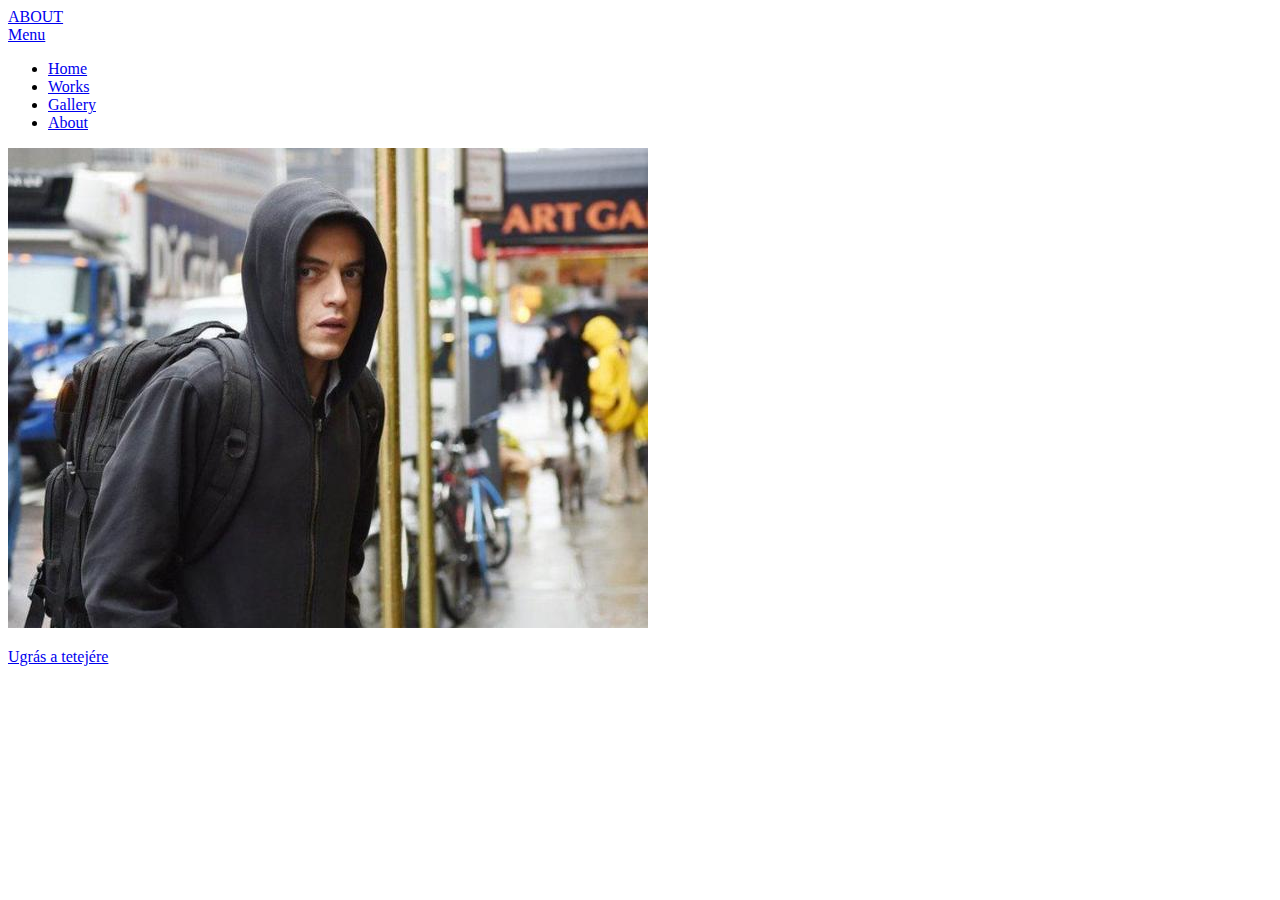
==== about.html @ bd910797 "Feat: new pages have been added." ====
<!DOCTYPE html>
<html lang="en">
<head>
    <meta charset="UTF-8">
    <meta name="viewport" content="width=device-width, initial-scale=1.0">
    <title>About</title>
    <link rel="stylesheet" href="/assets/css/main.css">
</head>
<body>
    <header id="header">
        <a href="/index.html">
            ABOUT
        </a>
        <nav>
            <a href="#menu">Menu</a>
        </nav>
    </header>

    <nav id="menu">
        <ul class="links">
            <li>
                <a href="/index.html">Home</a>
            </li>
            <li>
                <a href="/works.html">Works</a>
            </li>
            <li>
                <a href="/gallery.html">Gallery</a>
            </li>
            <li>
                <a href="/about.html">About</a>
            </li>
            
        </ul>

    </nav>
    <main>
        <section>
            <img src="images\About.jpg" alt="">
        </section>
    </main>
    <footer>
        <section>
            <p><a href="#">Ugrás a tetejére</a></p>         
            
        </section>
    </footer>
    
</body>
</html>
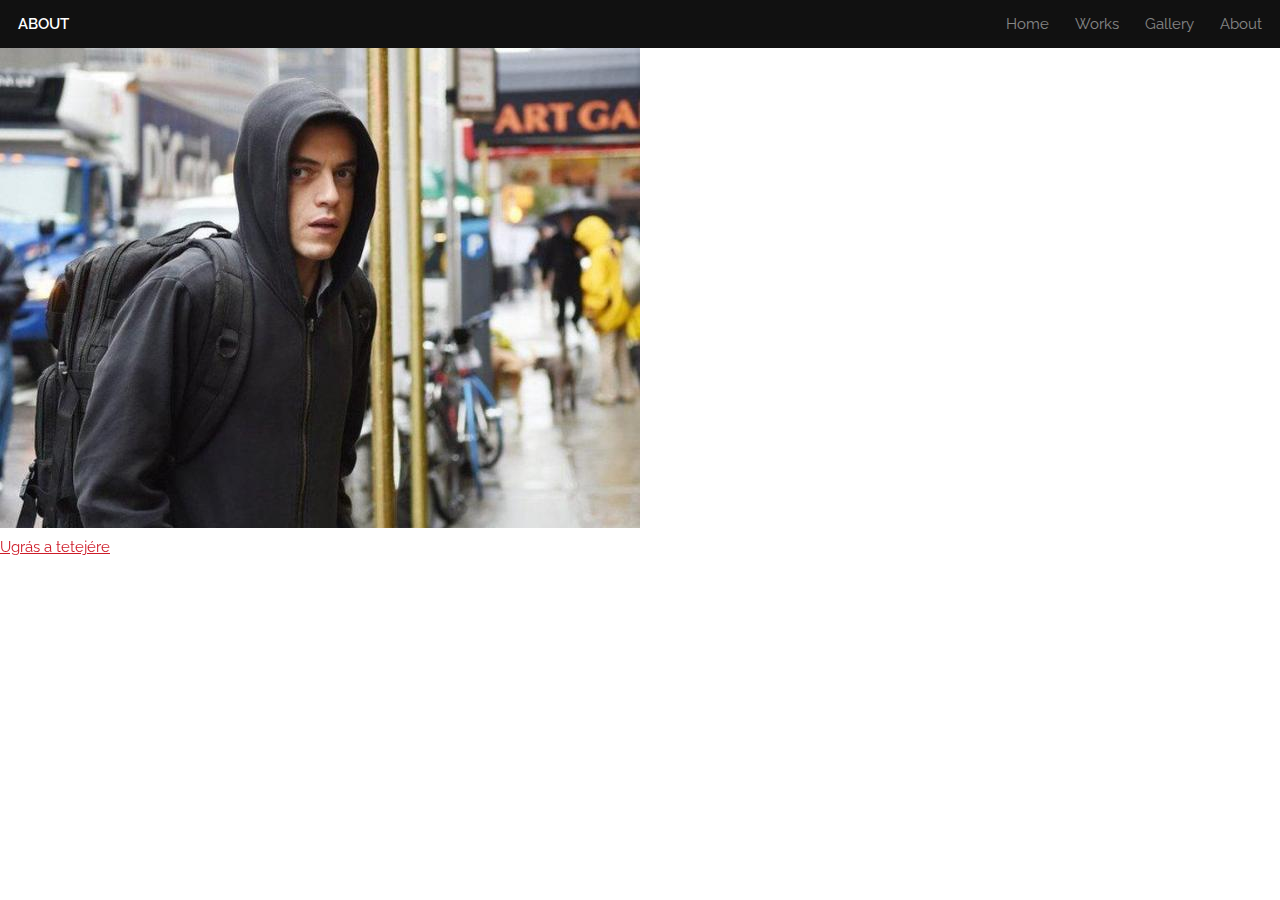
==== commit 5a147689: "modified pages" ====
--- a/about.html
+++ b/about.html
@@ -6,37 +6,23 @@
     <title>About</title>
     <link rel="stylesheet" href="/assets/css/main.css">
 </head>
-<body>
+<body class="is-preload">
     <header id="header">
-        <a href="/index.html">
+        <a class="logo" href="/about.html">
             ABOUT
         </a>
         <nav>
-            <a href="#menu">Menu</a>
+            <a href="/index.html">Home</a>
+            <a href="/works.html">Works</a>
+            <a href="/gallery.html">Gallery</a>
+            <a href="/about.html">About</a>
         </nav>
+
     </header>
 
-    <nav id="menu">
-        <ul class="links">
-            <li>
-                <a href="/index.html">Home</a>
-            </li>
-            <li>
-                <a href="/works.html">Works</a>
-            </li>
-            <li>
-                <a href="/gallery.html">Gallery</a>
-            </li>
-            <li>
-                <a href="/about.html">About</a>
-            </li>
-            
-        </ul>
-
-    </nav>
     <main>
         <section>
-            <img src="images\About.jpg" alt="">
+            <img src="images/About.jpg" alt="">
         </section>
     </main>
     <footer>
--- a/assets/css/main.css
+++ b/assets/css/main.css
@@ -0,0 +1,2836 @@
+@import url(font-awesome.min.css);
+@import url("https://fonts.googleapis.com/css?family=Raleway:200,300,400,500,600");
+/*
+	Industrious by TEMPLATED
+	templated.co @templatedco
+	Released for free under the Creative Commons Attribution 3.0 license (templated.co/license)
+*/
+/* Basic */
+@-ms-viewport {
+  width: device-width; }
+body {
+  -ms-overflow-style: scrollbar; }
+
+@media screen and (max-width: 480px) {
+  html, body {
+    min-width: 320px; } }
+html {
+  box-sizing: border-box; }
+
+*, *:before, *:after {
+  box-sizing: inherit; }
+
+body {
+  background: #ffffff; }
+  body.is-preload *, body.is-preload *:before, body.is-preload *:after {
+    -moz-animation: none !important;
+    -webkit-animation: none !important;
+    -ms-animation: none !important;
+    animation: none !important;
+    -moz-transition: none !important;
+    -webkit-transition: none !important;
+    -ms-transition: none !important;
+    transition: none !important; }
+
+html, body, div, span, applet, object,
+iframe, h1, h2, h3, h4, h5, h6, p, blockquote,
+pre, a, abbr, acronym, address, big, cite,
+code, del, dfn, em, img, ins, kbd, q, s, samp,
+small, strike, strong, sub, sup, tt, var, b,
+u, i, center, dl, dt, dd, ol, ul, li, fieldset,
+form, label, legend, table, caption, tbody,
+tfoot, thead, tr, th, td, article, aside,
+canvas, details, embed, figure, figcaption,
+footer, header, hgroup, menu, nav, output, ruby,
+section, summary, time, mark, audio, video {
+  margin: 0;
+  padding: 0;
+  border: 0;
+  font-size: 100%;
+  font: inherit;
+  vertical-align: baseline; }
+
+article, aside, details, figcaption, figure,
+footer, header, hgroup, menu, nav, section {
+  display: block; }
+
+body {
+  line-height: 1; }
+
+ol, ul {
+  list-style: none; }
+
+blockquote, q {
+  quotes: none; }
+  blockquote:before, blockquote:after, q:before, q:after {
+    content: '';
+    content: none; }
+
+table {
+  border-collapse: collapse;
+  border-spacing: 0; }
+
+body {
+  -webkit-text-size-adjust: none; }
+
+mark {
+  background-color: transparent;
+  color: inherit; }
+
+input::-moz-focus-inner {
+  border: 0;
+  padding: 0; }
+
+input, select, textarea {
+  -moz-appearance: none;
+  -webkit-appearance: none;
+  -ms-appearance: none;
+  appearance: none; }
+
+/* Typography */
+html {
+  font-size: 13pt; }
+  @media screen and (max-width: 1680px) {
+    html {
+      font-size: 11pt; } }
+  @media screen and (max-width: 980px) {
+    html {
+      font-size: 12pt; } }
+  @media screen and (max-width: 480px) {
+    html {
+      font-size: 11pt; } }
+
+body {
+  background-color: #ffffff;
+  color: #444444; }
+
+body, input, select, textarea {
+  font-family: "Raleway", Arial, Helvetica, sans-serif;
+  font-weight: 400;
+  font-size: 1rem;
+  line-height: 1.65; }
+
+a {
+  -moz-transition: color 0.2s ease-in-out;
+  -webkit-transition: color 0.2s ease-in-out;
+  -ms-transition: color 0.2s ease-in-out;
+  transition: color 0.2s ease-in-out;
+  text-decoration: underline; }
+  a:hover {
+    text-decoration: none; }
+
+strong, b {
+  font-weight: 600; }
+
+em, i {
+  font-style: italic; }
+
+p {
+  margin: 0 0 2rem 0; }
+
+header.special {
+  text-align: center;
+  margin-bottom: 4rem; }
+  header.special p {
+    max-width: 75%;
+    margin-left: auto;
+    margin-right: auto; }
+
+h1, h2, h3, h4, h5, h6 {
+  font-weight: 300;
+  line-height: 1.5;
+  text-transform: uppercase;
+  margin: 0 0 1.5rem 0; }
+  h1 a, h2 a, h3 a, h4 a, h5 a, h6 a {
+    color: inherit;
+    text-decoration: none; }
+
+h1 {
+  font-size: 3rem;
+  line-height: 1.2; }
+
+h2 {
+  font-size: 2.25rem;
+  line-height: 1.3; }
+
+h3 {
+  font-size: 1.25rem; }
+
+h4 {
+  font-size: 1rem; }
+
+h5 {
+  font-size: 0.9rem; }
+
+h6 {
+  font-size: 0.7rem; }
+
+@media screen and (max-width: 736px) {
+  h1 {
+    font-size: 2.75rem;
+    line-height: 1.3; }
+
+  h2 {
+    font-size: 1.75rem;
+    line-height: 1.5; }
+
+  h3 {
+    font-size: 1.25rem; } }
+sub {
+  font-size: 0.8rem;
+  position: relative;
+  top: 0.5rem; }
+
+sup {
+  font-size: 0.8rem;
+  position: relative;
+  top: -0.5rem; }
+
+blockquote {
+  border-left: solid 0.5rem;
+  font-style: italic;
+  margin: 0 0 2rem 0;
+  padding: 1rem 0 1rem 2rem; }
+
+code {
+  border-radius: 4px;
+  border: solid 1px;
+  font-family: "Courier New", monospace;
+  font-size: 0.9rem;
+  margin: 0 0.25rem;
+  padding: 0.25rem 0.65rem; }
+
+pre {
+  -webkit-overflow-scrolling: touch;
+  font-family: "Courier New", monospace;
+  font-size: 0.9rem;
+  margin: 0 0 2rem 0; }
+  pre code {
+    display: block;
+    line-height: 1.75;
+    padding: 1rem 1.5rem;
+    overflow-x: auto; }
+
+hr {
+  border: 0;
+  border-bottom: solid 1px;
+  margin: 2rem 0; }
+  hr.major {
+    margin: 4rem 0; }
+
+input, select, textarea {
+  color: #555555; }
+
+a {
+  color: #ce1b28; }
+
+strong, b {
+  color: #555555; }
+
+h1, h2, h3, h4, h5, h6 {
+  color: #555555; }
+
+blockquote {
+  border-left-color: rgba(0, 0, 0, 0.25); }
+
+code {
+  background: rgba(0, 0, 0, 0.075);
+  border-color: rgba(0, 0, 0, 0.25); }
+
+hr {
+  border-bottom-color: rgba(0, 0, 0, 0.25); }
+
+/* Inner */
+.inner {
+  margin: 0 auto;
+  width: 75rem;
+  max-width: calc(100% - 6rem); }
+  @media screen and (max-width: 480px) {
+    .inner {
+      max-width: calc(100% - 3rem); } }
+
+/* Button */
+input[type="submit"],
+input[type="reset"],
+input[type="button"],
+button,
+.button {
+  -moz-appearance: none;
+  -webkit-appearance: none;
+  -ms-appearance: none;
+  appearance: none;
+  -moz-transition: background-color 0.2s ease-in-out, box-shadow 0.2s ease-in-out, color 0.2s ease-in-out;
+  -webkit-transition: background-color 0.2s ease-in-out, box-shadow 0.2s ease-in-out, color 0.2s ease-in-out;
+  -ms-transition: background-color 0.2s ease-in-out, box-shadow 0.2s ease-in-out, color 0.2s ease-in-out;
+  transition: background-color 0.2s ease-in-out, box-shadow 0.2s ease-in-out, color 0.2s ease-in-out;
+  border: 0;
+  border-radius: 4px;
+  cursor: pointer;
+  display: inline-block;
+  font-weight: 600;
+  height: 3.25rem;
+  line-height: 3.25rem;
+  padding: 0 1.75rem;
+  text-align: center;
+  text-decoration: none;
+  white-space: nowrap; }
+  input[type="submit"].small,
+  input[type="reset"].small,
+  input[type="button"].small,
+  button.small,
+  .button.small {
+    font-size: 0.8rem;
+    height: 2.4375rem;
+    line-height: 2.4375rem;
+    padding: 0 1.25rem; }
+  input[type="submit"].large,
+  input[type="reset"].large,
+  input[type="button"].large,
+  button.large,
+  .button.large {
+    font-size: 1.35rem;
+    height: 4.0625rem;
+    line-height: 4.0625rem;
+    padding: 0 2rem; }
+  input[type="submit"].wide,
+  input[type="reset"].wide,
+  input[type="button"].wide,
+  button.wide,
+  .button.wide {
+    min-width: 13rem; }
+  input[type="submit"].icon:before,
+  input[type="reset"].icon:before,
+  input[type="button"].icon:before,
+  button.icon:before,
+  .button.icon:before {
+    margin-right: 0.5rem; }
+  input[type="submit"].fit,
+  input[type="reset"].fit,
+  input[type="button"].fit,
+  button.fit,
+  .button.fit {
+    width: 100%; }
+  input[type="submit"].disabled, input[type="submit"]:disabled,
+  input[type="reset"].disabled,
+  input[type="reset"]:disabled,
+  input[type="button"].disabled,
+  input[type="button"]:disabled,
+  button.disabled,
+  button:disabled,
+  .button.disabled,
+  .button:disabled {
+    pointer-events: none;
+    opacity: 0.25; }
+
+input[type="submit"],
+input[type="reset"],
+input[type="button"],
+button,
+.button {
+  background-color: transparent;
+  box-shadow: inset 0 0 0 1px #555555;
+  color: #555555 !important; }
+  input[type="submit"]:hover,
+  input[type="reset"]:hover,
+  input[type="button"]:hover,
+  button:hover,
+  .button:hover {
+    box-shadow: inset 0 0 0 1px #ce1b28;
+    color: #ce1b28 !important; }
+    input[type="submit"]:hover:active,
+    input[type="reset"]:hover:active,
+    input[type="button"]:hover:active,
+    button:hover:active,
+    .button:hover:active {
+      background-color: rgba(206, 27, 40, 0.25); }
+  input[type="submit"].primary,
+  input[type="reset"].primary,
+  input[type="button"].primary,
+  button.primary,
+  .button.primary {
+    box-shadow: none;
+    background-color: #ce1b28;
+    color: #ffffff !important; }
+    input[type="submit"].primary:hover,
+    input[type="reset"].primary:hover,
+    input[type="button"].primary:hover,
+    button.primary:hover,
+    .button.primary:hover {
+      background-color: #e2212f;
+      box-shadow: none; }
+      input[type="submit"].primary:hover:active,
+      input[type="reset"].primary:hover:active,
+      input[type="button"].primary:hover:active,
+      button.primary:hover:active,
+      .button.primary:hover:active {
+        background-color: #b71824; }
+
+/* Form */
+form {
+  margin: 0 0 2rem 0; }
+
+input[type="text"],
+input[type="password"],
+input[type="email"],
+input[type="tel"],
+input[type="search"],
+input[type="url"],
+select,
+textarea {
+  -moz-appearance: none;
+  -webkit-appearance: none;
+  -ms-appearance: none;
+  appearance: none;
+  border-radius: 4px;
+  border: none;
+  border: solid 1px;
+  color: inherit;
+  display: block;
+  outline: 0;
+  padding: 0 1rem;
+  text-decoration: none;
+  width: 100%; }
+  input[type="text"]:invalid,
+  input[type="password"]:invalid,
+  input[type="email"]:invalid,
+  input[type="tel"]:invalid,
+  input[type="search"]:invalid,
+  input[type="url"]:invalid,
+  select:invalid,
+  textarea:invalid {
+    box-shadow: none; }
+
+label {
+  display: block;
+  font-size: 1rem;
+  font-weight: 600;
+  margin: 0 0 1rem 0; }
+
+input[type="text"],
+input[type="password"],
+input[type="email"],
+input[type="tel"],
+input[type="search"],
+input[type="url"] {
+  height: 3.25rem; }
+
+select {
+  background-size: 1.25rem;
+  background-repeat: no-repeat;
+  background-position: calc(100% - 1rem) center;
+  height: 3.25rem;
+  padding-right: 3.25rem;
+  text-overflow: ellipsis; }
+  select:focus::-ms-value {
+    background-color: transparent; }
+  select::-ms-expand {
+    display: none; }
+
+textarea {
+  padding: 0.75rem 1rem; }
+
+input[type="checkbox"],
+input[type="radio"] {
+  -moz-appearance: none;
+  -webkit-appearance: none;
+  -ms-appearance: none;
+  appearance: none;
+  display: block;
+  float: left;
+  margin-right: -2rem;
+  opacity: 0;
+  width: 1rem;
+  z-index: -1; }
+  input[type="checkbox"] + label,
+  input[type="radio"] + label {
+    text-decoration: none;
+    cursor: pointer;
+    display: inline-block;
+    font-size: 1rem;
+    font-weight: 400;
+    padding-left: 2.825rem;
+    padding-right: 0.875rem;
+    position: relative; }
+    input[type="checkbox"] + label:before,
+    input[type="radio"] + label:before {
+      -moz-osx-font-smoothing: grayscale;
+      -webkit-font-smoothing: antialiased;
+      font-family: FontAwesome;
+      font-style: normal;
+      font-weight: normal;
+      text-transform: none !important; }
+    input[type="checkbox"] + label:before,
+    input[type="radio"] + label:before {
+      border-radius: 4px;
+      border: solid 1px;
+      content: '';
+      display: inline-block;
+      height: 1.95rem;
+      left: 0;
+      line-height: 1.86875rem;
+      position: absolute;
+      text-align: center;
+      top: -0.1625rem;
+      width: 1.95rem; }
+  input[type="checkbox"]:checked + label:before,
+  input[type="radio"]:checked + label:before {
+    content: '\f00c'; }
+
+input[type="checkbox"] + label:before {
+  border-radius: 4px; }
+
+input[type="radio"] + label:before {
+  border-radius: 100%; }
+
+::-webkit-input-placeholder {
+  opacity: 1.0; }
+
+:-moz-placeholder {
+  opacity: 1.0; }
+
+::-moz-placeholder {
+  opacity: 1.0; }
+
+:-ms-input-placeholder {
+  opacity: 1.0; }
+
+label {
+  color: #555555; }
+
+input[type="text"],
+input[type="password"],
+input[type="email"],
+input[type="tel"],
+input[type="search"],
+input[type="url"],
+select,
+textarea {
+  background-color: rgba(0, 0, 0, 0.075);
+  border-color: rgba(0, 0, 0, 0.25); }
+  input[type="text"]:focus,
+  input[type="password"]:focus,
+  input[type="email"]:focus,
+  input[type="tel"]:focus,
+  input[type="search"]:focus,
+  input[type="url"]:focus,
+  select:focus,
+  textarea:focus {
+    border-color: #ce1b28;
+    box-shadow: 0 0 0 1px #ce1b28; }
+
+select {
+  background-image: url("data:image/svg+xml;charset=utf8,%3Csvg xmlns='http://www.w3.org/2000/svg' width='40' height='40' preserveAspectRatio='none' viewBox='0 0 40 40'%3E%3Cpath d='M9.4,12.3l10.4,10.4l10.4-10.4c0.2-0.2,0.5-0.4,0.9-0.4c0.3,0,0.6,0.1,0.9,0.4l3.3,3.3c0.2,0.2,0.4,0.5,0.4,0.9 c0,0.4-0.1,0.6-0.4,0.9L20.7,31.9c-0.2,0.2-0.5,0.4-0.9,0.4c-0.3,0-0.6-0.1-0.9-0.4L4.3,17.3c-0.2-0.2-0.4-0.5-0.4-0.9 c0-0.4,0.1-0.6,0.4-0.9l3.3-3.3c0.2-0.2,0.5-0.4,0.9-0.4S9.1,12.1,9.4,12.3z' fill='rgba(0, 0, 0, 0.25)' /%3E%3C/svg%3E"); }
+  select option {
+    color: #444444;
+    background-color: #ffffff; }
+
+input[type="checkbox"] + label,
+input[type="radio"] + label {
+  color: #444444; }
+  input[type="checkbox"] + label:before,
+  input[type="radio"] + label:before {
+    background: rgba(0, 0, 0, 0.075);
+    border-color: rgba(0, 0, 0, 0.25); }
+input[type="checkbox"]:checked + label:before,
+input[type="radio"]:checked + label:before {
+  background-color: #ce1b28;
+  border-color: #ce1b28;
+  color: #ffffff; }
+input[type="checkbox"]:focus + label:before,
+input[type="radio"]:focus + label:before {
+  border-color: #ce1b28;
+  box-shadow: 0 0 0 1px #ce1b28; }
+
+::-webkit-input-placeholder {
+  color: #bbbbbb !important; }
+
+:-moz-placeholder {
+  color: #bbbbbb !important; }
+
+::-moz-placeholder {
+  color: #bbbbbb !important; }
+
+:-ms-input-placeholder {
+  color: #bbbbbb !important; }
+
+/* List */
+ol {
+  list-style: decimal;
+  margin: 0 0 2rem 0;
+  padding-left: 1.25rem; }
+  ol li {
+    padding-left: 0.25rem; }
+
+ul {
+  list-style: disc;
+  margin: 0 0 2rem 0;
+  padding-left: 1rem; }
+  ul li {
+    padding-left: 0.325rem; }
+  ul.plain {
+    list-style: none;
+    padding-left: 0; }
+    ul.plain li {
+      margin-bottom: 1rem; }
+      ul.plain li .icon {
+        border-radius: 4px;
+        color: #ffffff;
+        display: inline-block;
+        margin-right: 1rem;
+        text-align: center;
+        width: 2rem;
+        height: 2rem;
+        line-height: 2rem;
+        background: rgba(0, 0, 0, 0.5); }
+  ul.alt {
+    list-style: none;
+    padding-left: 0; }
+    ul.alt li {
+      border-top: solid 1px;
+      padding: 0.75rem 0; }
+      ul.alt li:first-child {
+        border-top: 0;
+        padding-top: 0; }
+      ul.alt li:last-child {
+        padding-bottom: 0; }
+
+dl {
+  margin: 0 0 2rem 0; }
+  dl dt {
+    display: block;
+    font-weight: 600;
+    margin: 0 0 1rem 0; }
+  dl dd {
+    margin-left: 1.5rem; }
+
+ul.alt li {
+  border-top-color: rgba(0, 0, 0, 0.25); }
+
+/* Table */
+.table-wrapper {
+  -webkit-overflow-scrolling: touch;
+  overflow-x: auto; }
+
+table {
+  margin: 0 0 2rem 0;
+  width: 100%; }
+  table tbody tr {
+    border: solid 1px;
+    border-left: 0;
+    border-right: 0; }
+  table td {
+    padding: 0.75rem 0.75rem; }
+  table th {
+    font-size: 0.9rem;
+    font-weight: 600;
+    padding: 0 0.75rem 0.75rem 0.75rem;
+    text-align: left; }
+  table thead {
+    border-bottom: solid 2px; }
+  table tfoot {
+    border-top: solid 2px; }
+  table.alt {
+    border-collapse: separate; }
+    table.alt tbody tr td {
+      border: solid 1px;
+      border-left-width: 0;
+      border-top-width: 0; }
+      table.alt tbody tr td:first-child {
+        border-left-width: 1px; }
+    table.alt tbody tr:first-child td {
+      border-top-width: 1px; }
+    table.alt thead {
+      border-bottom: 0; }
+    table.alt tfoot {
+      border-top: 0; }
+
+table tbody tr {
+  border-color: rgba(0, 0, 0, 0.25); }
+  table tbody tr:nth-child(2n + 1) {
+    background-color: rgba(0, 0, 0, 0.075); }
+table th {
+  color: #555555; }
+table thead {
+  border-bottom-color: rgba(0, 0, 0, 0.25); }
+table tfoot {
+  border-top-color: rgba(0, 0, 0, 0.25); }
+table.alt tbody tr td {
+  border-color: rgba(0, 0, 0, 0.25); }
+
+/* Highlights */
+.highlights {
+  width: 100%;
+  margin: 2.5rem 0;
+  display: -moz-flex;
+  display: -webkit-flex;
+  display: -ms-flex;
+  display: flex;
+  -moz-flex-wrap: wrap;
+  -webkit-flex-wrap: wrap;
+  -ms-flex-wrap: wrap;
+  flex-wrap: wrap;
+  -moz-align-items: -moz-stretch;
+  -webkit-align-items: -webkit-stretch;
+  -ms-align-items: -ms-stretch;
+  align-items: stretch; }
+  .highlights > * {
+    -moz-flex-shrink: 1;
+    -webkit-flex-shrink: 1;
+    -ms-flex-shrink: 1;
+    flex-shrink: 1;
+    -moz-flex-grow: 0;
+    -webkit-flex-grow: 0;
+    -ms-flex-grow: 0;
+    flex-grow: 0; }
+  .highlights > * {
+    width: 33.3333333333%; }
+  .highlights > * {
+    padding: 1.5rem;
+    width: calc(33.3333333333% + 1rem); }
+  .highlights > :nth-child(-n + 3) {
+    padding-top: 0; }
+  .highlights > :nth-last-child(-n + 3) {
+    padding-bottom: 0; }
+  .highlights > :nth-child(3n + 1) {
+    padding-left: 0; }
+  .highlights > :nth-child(3n) {
+    padding-right: 0; }
+  .highlights > :nth-child(3n + 1),
+  .highlights > :nth-child(3n) {
+    width: calc(33.3333333333% + -0.5rem); }
+  .highlights .content {
+    border-radius: 4px;
+    height: 100%;
+    padding: 3rem;
+    text-align: center; }
+    .highlights .content .icon {
+      font-size: 5rem; }
+  .highlights > div > :last-child {
+    margin-bottom: 0; }
+  @media screen and (max-width: 980px) {
+    .highlights > * {
+      width: 50%; }
+    .highlights > * {
+      padding: 1rem;
+      width: calc(33.3333333333% + 0.6666666667rem); }
+    .highlights > :nth-child(-n + 3) {
+      padding-top: 1rem; }
+    .highlights > :nth-last-child(-n + 3) {
+      padding-bottom: 1rem; }
+    .highlights > :nth-child(3n + 1) {
+      padding-left: 1rem; }
+    .highlights > :nth-child(3n) {
+      padding-right: 1rem; }
+    .highlights > :nth-child(3n + 1),
+    .highlights > :nth-child(3n) {
+      padding: 1rem;
+      width: calc(50% + 1rem); }
+    .highlights > * {
+      padding: 1rem;
+      width: calc(50% + 1rem); }
+    .highlights > :nth-child(-n + 2) {
+      padding-top: 0; }
+    .highlights > :nth-last-child(-n + 2) {
+      padding-bottom: 0; }
+    .highlights > :nth-child(2n + 1) {
+      padding-left: 0; }
+    .highlights > :nth-child(2n) {
+      padding-right: 0; }
+    .highlights > :nth-child(2n + 1),
+    .highlights > :nth-child(2n) {
+      width: calc(50% + 0rem); }
+    .highlights .content {
+      padding: 2rem; } }
+  @media screen and (max-width: 736px) {
+    .highlights > * {
+      width: 100%; }
+    .highlights > * {
+      padding: 1rem;
+      width: calc(33.3333333333% + 0.6666666667rem); }
+    .highlights > :nth-child(-n + 3) {
+      padding-top: 1rem; }
+    .highlights > :nth-last-child(-n + 3) {
+      padding-bottom: 1rem; }
+    .highlights > :nth-child(3n + 1) {
+      padding-left: 1rem; }
+    .highlights > :nth-child(3n) {
+      padding-right: 1rem; }
+    .highlights > :nth-child(3n + 1),
+    .highlights > :nth-child(3n) {
+      padding: 1rem;
+      width: calc(100% + 2rem); }
+    .highlights > * {
+      padding: 1rem;
+      width: calc(50% + 1rem); }
+    .highlights > :nth-child(-n + 2) {
+      padding-top: 1rem; }
+    .highlights > :nth-last-child(-n + 2) {
+      padding-bottom: 1rem; }
+    .highlights > :nth-child(2n + 1) {
+      padding-left: 1rem; }
+    .highlights > :nth-child(2n) {
+      padding-right: 1rem; }
+    .highlights > :nth-child(2n + 1),
+    .highlights > :nth-child(2n) {
+      padding: 1rem;
+      width: calc(100% + 2rem); }
+    .highlights > * {
+      padding: 1rem;
+      width: calc(100% + 2rem); }
+    .highlights > :nth-child(-n + 1) {
+      padding-top: 0; }
+    .highlights > :nth-last-child(-n + 1) {
+      padding-bottom: 0; }
+    .highlights > :nth-child(1n + 1) {
+      padding-left: 0; }
+    .highlights > :nth-child(1n) {
+      padding-right: 0; }
+    .highlights > :nth-child(1n + 1),
+    .highlights > :nth-child(1n) {
+      width: calc(100% + 1rem); } }
+
+.highlights .content {
+  background: #ffffff;
+  box-shadow: 0px 0px 4px 1px rgba(0, 0, 0, 0.025); }
+
+/* Testimonials */
+.testimonials {
+  margin: 2.5rem 0;
+  width: 100%;
+  display: -moz-flex;
+  display: -webkit-flex;
+  display: -ms-flex;
+  display: flex;
+  -moz-flex-wrap: wrap;
+  -webkit-flex-wrap: wrap;
+  -ms-flex-wrap: wrap;
+  flex-wrap: wrap;
+  -moz-align-items: -moz-stretch;
+  -webkit-align-items: -webkit-stretch;
+  -ms-align-items: -ms-stretch;
+  align-items: stretch; }
+  .testimonials > * {
+    -moz-flex-shrink: 1;
+    -webkit-flex-shrink: 1;
+    -ms-flex-shrink: 1;
+    flex-shrink: 1;
+    -moz-flex-grow: 0;
+    -webkit-flex-grow: 0;
+    -ms-flex-grow: 0;
+    flex-grow: 0; }
+  .testimonials > * {
+    width: 33.3333333333%; }
+  .testimonials > * {
+    padding: 1.5rem;
+    width: calc(33.3333333333% + 1rem); }
+  .testimonials > :nth-child(-n + 3) {
+    padding-top: 0; }
+  .testimonials > :nth-last-child(-n + 3) {
+    padding-bottom: 0; }
+  .testimonials > :nth-child(3n + 1) {
+    padding-left: 0; }
+  .testimonials > :nth-child(3n) {
+    padding-right: 0; }
+  .testimonials > :nth-child(3n + 1),
+  .testimonials > :nth-child(3n) {
+    width: calc(33.3333333333% + -0.5rem); }
+  .testimonials .content {
+    border-radius: 4px;
+    height: 100%;
+    padding: 3rem; }
+    .testimonials .content .author {
+      display: -moz-flex;
+      display: -webkit-flex;
+      display: -ms-flex;
+      display: flex;
+      -moz-align-items: center;
+      -webkit-align-items: center;
+      -ms-align-items: center;
+      align-items: center; }
+      .testimonials .content .author blockquote {
+        margin: 0; }
+      .testimonials .content .author .image {
+        margin-right: 2rem;
+        width: 20%; }
+        .testimonials .content .author .image img {
+          border-radius: 100%;
+          max-width: 100%; }
+    .testimonials .content .credit {
+      font-size: 0.75rem; }
+    .testimonials .content p:last-child {
+      margin: 0; }
+  .testimonials > div > :last-child {
+    margin-bottom: 0; }
+  @media screen and (max-width: 980px) {
+    .testimonials > * {
+      width: 50%; }
+    .testimonials > * {
+      padding: 1rem;
+      width: calc(33.3333333333% + 0.6666666667rem); }
+    .testimonials > :nth-child(-n + 3) {
+      padding-top: 1rem; }
+    .testimonials > :nth-last-child(-n + 3) {
+      padding-bottom: 1rem; }
+    .testimonials > :nth-child(3n + 1) {
+      padding-left: 1rem; }
+    .testimonials > :nth-child(3n) {
+      padding-right: 1rem; }
+    .testimonials > :nth-child(3n + 1),
+    .testimonials > :nth-child(3n) {
+      padding: 1rem;
+      width: calc(50% + 1rem); }
+    .testimonials > * {
+      padding: 1rem;
+      width: calc(50% + 1rem); }
+    .testimonials > :nth-child(-n + 2) {
+      padding-top: 0; }
+    .testimonials > :nth-last-child(-n + 2) {
+      padding-bottom: 0; }
+    .testimonials > :nth-child(2n + 1) {
+      padding-left: 0; }
+    .testimonials > :nth-child(2n) {
+      padding-right: 0; }
+    .testimonials > :nth-child(2n + 1),
+    .testimonials > :nth-child(2n) {
+      width: calc(50% + 0rem); }
+    .testimonials .content {
+      padding: 2rem; } }
+  @media screen and (max-width: 736px) {
+    .testimonials > * {
+      width: 100%; }
+    .testimonials > * {
+      padding: 1rem;
+      width: calc(33.3333333333% + 0.6666666667rem); }
+    .testimonials > :nth-child(-n + 3) {
+      padding-top: 1rem; }
+    .testimonials > :nth-last-child(-n + 3) {
+      padding-bottom: 1rem; }
+    .testimonials > :nth-child(3n + 1) {
+      padding-left: 1rem; }
+    .testimonials > :nth-child(3n) {
+      padding-right: 1rem; }
+    .testimonials > :nth-child(3n + 1),
+    .testimonials > :nth-child(3n) {
+      padding: 1rem;
+      width: calc(100% + 2rem); }
+    .testimonials > * {
+      padding: 1rem;
+      width: calc(50% + 1rem); }
+    .testimonials > :nth-child(-n + 2) {
+      padding-top: 1rem; }
+    .testimonials > :nth-last-child(-n + 2) {
+      padding-bottom: 1rem; }
+    .testimonials > :nth-child(2n + 1) {
+      padding-left: 1rem; }
+    .testimonials > :nth-child(2n) {
+      padding-right: 1rem; }
+    .testimonials > :nth-child(2n + 1),
+    .testimonials > :nth-child(2n) {
+      padding: 1rem;
+      width: calc(100% + 2rem); }
+    .testimonials > * {
+      padding: 1rem;
+      width: calc(100% + 2rem); }
+    .testimonials > :nth-child(-n + 1) {
+      padding-top: 0; }
+    .testimonials > :nth-last-child(-n + 1) {
+      padding-bottom: 0; }
+    .testimonials > :nth-child(1n + 1) {
+      padding-left: 0; }
+    .testimonials > :nth-child(1n) {
+      padding-right: 0; }
+    .testimonials > :nth-child(1n + 1),
+    .testimonials > :nth-child(1n) {
+      width: calc(100% + 1rem); } }
+
+.testimonials .content {
+  background: #ffffff;
+  box-shadow: 0px 0px 4px 1px rgba(0, 0, 0, 0.025); }
+  .testimonials .content .credit strong {
+    color: #ce1b28; }
+
+/* Actions */
+ul.actions {
+  display: -moz-flex;
+  display: -webkit-flex;
+  display: -ms-flex;
+  display: flex;
+  cursor: default;
+  list-style: none;
+  margin-left: -1rem;
+  padding-left: 0; }
+  ul.actions li {
+    padding: 0 0 0 1rem;
+    vertical-align: middle; }
+  ul.actions.special {
+    -moz-justify-content: center;
+    -webkit-justify-content: center;
+    -ms-justify-content: center;
+    justify-content: center;
+    width: calc(100% + 1rem); }
+  ul.actions.stacked {
+    -moz-flex-direction: column;
+    -webkit-flex-direction: column;
+    -ms-flex-direction: column;
+    flex-direction: column;
+    margin-left: 0; }
+    ul.actions.stacked li {
+      padding: 1.3rem 0 0 0; }
+      ul.actions.stacked li:first-child {
+        padding-top: 0; }
+  ul.actions.fit {
+    width: calc(100% + 1rem); }
+    ul.actions.fit li {
+      -moz-flex-grow: 1;
+      -webkit-flex-grow: 1;
+      -ms-flex-grow: 1;
+      flex-grow: 1;
+      -moz-flex-shrink: 1;
+      -webkit-flex-shrink: 1;
+      -ms-flex-shrink: 1;
+      flex-shrink: 1;
+      width: 100%; }
+      ul.actions.fit li > * {
+        width: 100%; }
+    ul.actions.fit.stacked {
+      width: 100%; }
+  @media screen and (max-width: 480px) {
+    ul.actions:not(.fixed) {
+      -moz-flex-direction: column;
+      -webkit-flex-direction: column;
+      -ms-flex-direction: column;
+      flex-direction: column;
+      margin-left: 0;
+      width: 100% !important; }
+      ul.actions:not(.fixed) li {
+        -moz-flex-grow: 1;
+        -webkit-flex-grow: 1;
+        -ms-flex-grow: 1;
+        flex-grow: 1;
+        -moz-flex-shrink: 1;
+        -webkit-flex-shrink: 1;
+        -ms-flex-shrink: 1;
+        flex-shrink: 1;
+        padding: 1rem 0 0 0;
+        text-align: center;
+        width: 100%; }
+        ul.actions:not(.fixed) li > * {
+          width: 100%; }
+        ul.actions:not(.fixed) li:first-child {
+          padding-top: 0; }
+        ul.actions:not(.fixed) li input[type="submit"],
+        ul.actions:not(.fixed) li input[type="reset"],
+        ul.actions:not(.fixed) li input[type="button"],
+        ul.actions:not(.fixed) li button,
+        ul.actions:not(.fixed) li .button {
+          width: 100%; }
+          ul.actions:not(.fixed) li input[type="submit"].icon:before,
+          ul.actions:not(.fixed) li input[type="reset"].icon:before,
+          ul.actions:not(.fixed) li input[type="button"].icon:before,
+          ul.actions:not(.fixed) li button.icon:before,
+          ul.actions:not(.fixed) li .button.icon:before {
+            margin-left: -0.5rem; } }
+
+/* Grid */
+.row {
+  display: flex;
+  flex-wrap: wrap;
+  box-sizing: border-box; }
+  .row > * {
+    box-sizing: border-box; }
+  .row.gtr-uniform > * > :last-child {
+    margin-bottom: 0; }
+
+.row > .imp {
+  order: -1; }
+.row > .col-1 {
+  width: 8.3333333333%; }
+.row > .off-1 {
+  margin-left: 8.3333333333%; }
+.row > .col-2 {
+  width: 16.6666666667%; }
+.row > .off-2 {
+  margin-left: 16.6666666667%; }
+.row > .col-3 {
+  width: 25%; }
+.row > .off-3 {
+  margin-left: 25%; }
+.row > .col-4 {
+  width: 33.3333333333%; }
+.row > .off-4 {
+  margin-left: 33.3333333333%; }
+.row > .col-5 {
+  width: 41.6666666667%; }
+.row > .off-5 {
+  margin-left: 41.6666666667%; }
+.row > .col-6 {
+  width: 50%; }
+.row > .off-6 {
+  margin-left: 50%; }
+.row > .col-7 {
+  width: 58.3333333333%; }
+.row > .off-7 {
+  margin-left: 58.3333333333%; }
+.row > .col-8 {
+  width: 66.6666666667%; }
+.row > .off-8 {
+  margin-left: 66.6666666667%; }
+.row > .col-9 {
+  width: 75%; }
+.row > .off-9 {
+  margin-left: 75%; }
+.row > .col-10 {
+  width: 83.3333333333%; }
+.row > .off-10 {
+  margin-left: 83.3333333333%; }
+.row > .col-11 {
+  width: 91.6666666667%; }
+.row > .off-11 {
+  margin-left: 91.6666666667%; }
+.row > .col-12 {
+  width: 100%; }
+.row > .off-12 {
+  margin-left: 100%; }
+.row.gtr-0 {
+  margin-top: 0;
+  margin-left: 0rem; }
+  .row.gtr-0 > * {
+    padding: 0 0 0 0rem; }
+  .row.gtr-0.gtr-uniform {
+    margin-top: 0rem; }
+    .row.gtr-0.gtr-uniform > * {
+      padding-top: 0rem; }
+.row.gtr-25 {
+  margin-top: 0;
+  margin-left: -0.75rem; }
+  .row.gtr-25 > * {
+    padding: 0 0 0 0.75rem; }
+  .row.gtr-25.gtr-uniform {
+    margin-top: -0.75rem; }
+    .row.gtr-25.gtr-uniform > * {
+      padding-top: 0.75rem; }
+.row.gtr-50 {
+  margin-top: 0;
+  margin-left: -1.5rem; }
+  .row.gtr-50 > * {
+    padding: 0 0 0 1.5rem; }
+  .row.gtr-50.gtr-uniform {
+    margin-top: -1.5rem; }
+    .row.gtr-50.gtr-uniform > * {
+      padding-top: 1.5rem; }
+.row {
+  margin-top: 0;
+  margin-left: -3rem; }
+  .row > * {
+    padding: 0 0 0 3rem; }
+  .row.gtr-uniform {
+    margin-top: -3rem; }
+    .row.gtr-uniform > * {
+      padding-top: 3rem; }
+.row.gtr-150 {
+  margin-top: 0;
+  margin-left: -4.5rem; }
+  .row.gtr-150 > * {
+    padding: 0 0 0 4.5rem; }
+  .row.gtr-150.gtr-uniform {
+    margin-top: -4.5rem; }
+    .row.gtr-150.gtr-uniform > * {
+      padding-top: 4.5rem; }
+.row.gtr-200 {
+  margin-top: 0;
+  margin-left: -6rem; }
+  .row.gtr-200 > * {
+    padding: 0 0 0 6rem; }
+  .row.gtr-200.gtr-uniform {
+    margin-top: -6rem; }
+    .row.gtr-200.gtr-uniform > * {
+      padding-top: 6rem; }
+
+@media screen and (max-width: 1680px) {
+  .row {
+    display: flex;
+    flex-wrap: wrap;
+    box-sizing: border-box; }
+    .row > * {
+      box-sizing: border-box; }
+    .row.gtr-uniform > * > :last-child {
+      margin-bottom: 0; }
+
+  .row > .imp-xlarge {
+    order: -1; }
+  .row > .col-1-xlarge {
+    width: 8.3333333333%; }
+  .row > .off-1-xlarge {
+    margin-left: 8.3333333333%; }
+  .row > .col-2-xlarge {
+    width: 16.6666666667%; }
+  .row > .off-2-xlarge {
+    margin-left: 16.6666666667%; }
+  .row > .col-3-xlarge {
+    width: 25%; }
+  .row > .off-3-xlarge {
+    margin-left: 25%; }
+  .row > .col-4-xlarge {
+    width: 33.3333333333%; }
+  .row > .off-4-xlarge {
+    margin-left: 33.3333333333%; }
+  .row > .col-5-xlarge {
+    width: 41.6666666667%; }
+  .row > .off-5-xlarge {
+    margin-left: 41.6666666667%; }
+  .row > .col-6-xlarge {
+    width: 50%; }
+  .row > .off-6-xlarge {
+    margin-left: 50%; }
+  .row > .col-7-xlarge {
+    width: 58.3333333333%; }
+  .row > .off-7-xlarge {
+    margin-left: 58.3333333333%; }
+  .row > .col-8-xlarge {
+    width: 66.6666666667%; }
+  .row > .off-8-xlarge {
+    margin-left: 66.6666666667%; }
+  .row > .col-9-xlarge {
+    width: 75%; }
+  .row > .off-9-xlarge {
+    margin-left: 75%; }
+  .row > .col-10-xlarge {
+    width: 83.3333333333%; }
+  .row > .off-10-xlarge {
+    margin-left: 83.3333333333%; }
+  .row > .col-11-xlarge {
+    width: 91.6666666667%; }
+  .row > .off-11-xlarge {
+    margin-left: 91.6666666667%; }
+  .row > .col-12-xlarge {
+    width: 100%; }
+  .row > .off-12-xlarge {
+    margin-left: 100%; }
+  .row.gtr-0 {
+    margin-top: 0;
+    margin-left: 0rem; }
+    .row.gtr-0 > * {
+      padding: 0 0 0 0rem; }
+    .row.gtr-0.gtr-uniform {
+      margin-top: 0rem; }
+      .row.gtr-0.gtr-uniform > * {
+        padding-top: 0rem; }
+  .row.gtr-25 {
+    margin-top: 0;
+    margin-left: -0.75rem; }
+    .row.gtr-25 > * {
+      padding: 0 0 0 0.75rem; }
+    .row.gtr-25.gtr-uniform {
+      margin-top: -0.75rem; }
+      .row.gtr-25.gtr-uniform > * {
+        padding-top: 0.75rem; }
+  .row.gtr-50 {
+    margin-top: 0;
+    margin-left: -1.5rem; }
+    .row.gtr-50 > * {
+      padding: 0 0 0 1.5rem; }
+    .row.gtr-50.gtr-uniform {
+      margin-top: -1.5rem; }
+      .row.gtr-50.gtr-uniform > * {
+        padding-top: 1.5rem; }
+  .row {
+    margin-top: 0;
+    margin-left: -3rem; }
+    .row > * {
+      padding: 0 0 0 3rem; }
+    .row.gtr-uniform {
+      margin-top: -3rem; }
+      .row.gtr-uniform > * {
+        padding-top: 3rem; }
+  .row.gtr-150 {
+    margin-top: 0;
+    margin-left: -4.5rem; }
+    .row.gtr-150 > * {
+      padding: 0 0 0 4.5rem; }
+    .row.gtr-150.gtr-uniform {
+      margin-top: -4.5rem; }
+      .row.gtr-150.gtr-uniform > * {
+        padding-top: 4.5rem; }
+  .row.gtr-200 {
+    margin-top: 0;
+    margin-left: -6rem; }
+    .row.gtr-200 > * {
+      padding: 0 0 0 6rem; }
+    .row.gtr-200.gtr-uniform {
+      margin-top: -6rem; }
+      .row.gtr-200.gtr-uniform > * {
+        padding-top: 6rem; } }
+@media screen and (max-width: 1280px) {
+  .row {
+    display: flex;
+    flex-wrap: wrap;
+    box-sizing: border-box; }
+    .row > * {
+      box-sizing: border-box; }
+    .row.gtr-uniform > * > :last-child {
+      margin-bottom: 0; }
+
+  .row > .imp-large {
+    order: -1; }
+  .row > .col-1-large {
+    width: 8.3333333333%; }
+  .row > .off-1-large {
+    margin-left: 8.3333333333%; }
+  .row > .col-2-large {
+    width: 16.6666666667%; }
+  .row > .off-2-large {
+    margin-left: 16.6666666667%; }
+  .row > .col-3-large {
+    width: 25%; }
+  .row > .off-3-large {
+    margin-left: 25%; }
+  .row > .col-4-large {
+    width: 33.3333333333%; }
+  .row > .off-4-large {
+    margin-left: 33.3333333333%; }
+  .row > .col-5-large {
+    width: 41.6666666667%; }
+  .row > .off-5-large {
+    margin-left: 41.6666666667%; }
+  .row > .col-6-large {
+    width: 50%; }
+  .row > .off-6-large {
+    margin-left: 50%; }
+  .row > .col-7-large {
+    width: 58.3333333333%; }
+  .row > .off-7-large {
+    margin-left: 58.3333333333%; }
+  .row > .col-8-large {
+    width: 66.6666666667%; }
+  .row > .off-8-large {
+    margin-left: 66.6666666667%; }
+  .row > .col-9-large {
+    width: 75%; }
+  .row > .off-9-large {
+    margin-left: 75%; }
+  .row > .col-10-large {
+    width: 83.3333333333%; }
+  .row > .off-10-large {
+    margin-left: 83.3333333333%; }
+  .row > .col-11-large {
+    width: 91.6666666667%; }
+  .row > .off-11-large {
+    margin-left: 91.6666666667%; }
+  .row > .col-12-large {
+    width: 100%; }
+  .row > .off-12-large {
+    margin-left: 100%; }
+  .row.gtr-0 {
+    margin-top: 0;
+    margin-left: 0rem; }
+    .row.gtr-0 > * {
+      padding: 0 0 0 0rem; }
+    .row.gtr-0.gtr-uniform {
+      margin-top: 0rem; }
+      .row.gtr-0.gtr-uniform > * {
+        padding-top: 0rem; }
+  .row.gtr-25 {
+    margin-top: 0;
+    margin-left: -0.375rem; }
+    .row.gtr-25 > * {
+      padding: 0 0 0 0.375rem; }
+    .row.gtr-25.gtr-uniform {
+      margin-top: -0.375rem; }
+      .row.gtr-25.gtr-uniform > * {
+        padding-top: 0.375rem; }
+  .row.gtr-50 {
+    margin-top: 0;
+    margin-left: -0.75rem; }
+    .row.gtr-50 > * {
+      padding: 0 0 0 0.75rem; }
+    .row.gtr-50.gtr-uniform {
+      margin-top: -0.75rem; }
+      .row.gtr-50.gtr-uniform > * {
+        padding-top: 0.75rem; }
+  .row {
+    margin-top: 0;
+    margin-left: -1.5rem; }
+    .row > * {
+      padding: 0 0 0 1.5rem; }
+    .row.gtr-uniform {
+      margin-top: -1.5rem; }
+      .row.gtr-uniform > * {
+        padding-top: 1.5rem; }
+  .row.gtr-150 {
+    margin-top: 0;
+    margin-left: -2.25rem; }
+    .row.gtr-150 > * {
+      padding: 0 0 0 2.25rem; }
+    .row.gtr-150.gtr-uniform {
+      margin-top: -2.25rem; }
+      .row.gtr-150.gtr-uniform > * {
+        padding-top: 2.25rem; }
+  .row.gtr-200 {
+    margin-top: 0;
+    margin-left: -3rem; }
+    .row.gtr-200 > * {
+      padding: 0 0 0 3rem; }
+    .row.gtr-200.gtr-uniform {
+      margin-top: -3rem; }
+      .row.gtr-200.gtr-uniform > * {
+        padding-top: 3rem; } }
+@media screen and (max-width: 980px) {
+  .row {
+    display: flex;
+    flex-wrap: wrap;
+    box-sizing: border-box; }
+    .row > * {
+      box-sizing: border-box; }
+    .row.gtr-uniform > * > :last-child {
+      margin-bottom: 0; }
+
+  .row > .imp-medium {
+    order: -1; }
+  .row > .col-1-medium {
+    width: 8.3333333333%; }
+  .row > .off-1-medium {
+    margin-left: 8.3333333333%; }
+  .row > .col-2-medium {
+    width: 16.6666666667%; }
+  .row > .off-2-medium {
+    margin-left: 16.6666666667%; }
+  .row > .col-3-medium {
+    width: 25%; }
+  .row > .off-3-medium {
+    margin-left: 25%; }
+  .row > .col-4-medium {
+    width: 33.3333333333%; }
+  .row > .off-4-medium {
+    margin-left: 33.3333333333%; }
+  .row > .col-5-medium {
+    width: 41.6666666667%; }
+  .row > .off-5-medium {
+    margin-left: 41.6666666667%; }
+  .row > .col-6-medium {
+    width: 50%; }
+  .row > .off-6-medium {
+    margin-left: 50%; }
+  .row > .col-7-medium {
+    width: 58.3333333333%; }
+  .row > .off-7-medium {
+    margin-left: 58.3333333333%; }
+  .row > .col-8-medium {
+    width: 66.6666666667%; }
+  .row > .off-8-medium {
+    margin-left: 66.6666666667%; }
+  .row > .col-9-medium {
+    width: 75%; }
+  .row > .off-9-medium {
+    margin-left: 75%; }
+  .row > .col-10-medium {
+    width: 83.3333333333%; }
+  .row > .off-10-medium {
+    margin-left: 83.3333333333%; }
+  .row > .col-11-medium {
+    width: 91.6666666667%; }
+  .row > .off-11-medium {
+    margin-left: 91.6666666667%; }
+  .row > .col-12-medium {
+    width: 100%; }
+  .row > .off-12-medium {
+    margin-left: 100%; }
+  .row.gtr-0 {
+    margin-top: 0;
+    margin-left: 0rem; }
+    .row.gtr-0 > * {
+      padding: 0 0 0 0rem; }
+    .row.gtr-0.gtr-uniform {
+      margin-top: 0rem; }
+      .row.gtr-0.gtr-uniform > * {
+        padding-top: 0rem; }
+  .row.gtr-25 {
+    margin-top: 0;
+    margin-left: -0.375rem; }
+    .row.gtr-25 > * {
+      padding: 0 0 0 0.375rem; }
+    .row.gtr-25.gtr-uniform {
+      margin-top: -0.375rem; }
+      .row.gtr-25.gtr-uniform > * {
+        padding-top: 0.375rem; }
+  .row.gtr-50 {
+    margin-top: 0;
+    margin-left: -0.75rem; }
+    .row.gtr-50 > * {
+      padding: 0 0 0 0.75rem; }
+    .row.gtr-50.gtr-uniform {
+      margin-top: -0.75rem; }
+      .row.gtr-50.gtr-uniform > * {
+        padding-top: 0.75rem; }
+  .row {
+    margin-top: 0;
+    margin-left: -1.5rem; }
+    .row > * {
+      padding: 0 0 0 1.5rem; }
+    .row.gtr-uniform {
+      margin-top: -1.5rem; }
+      .row.gtr-uniform > * {
+        padding-top: 1.5rem; }
+  .row.gtr-150 {
+    margin-top: 0;
+    margin-left: -2.25rem; }
+    .row.gtr-150 > * {
+      padding: 0 0 0 2.25rem; }
+    .row.gtr-150.gtr-uniform {
+      margin-top: -2.25rem; }
+      .row.gtr-150.gtr-uniform > * {
+        padding-top: 2.25rem; }
+  .row.gtr-200 {
+    margin-top: 0;
+    margin-left: -3rem; }
+    .row.gtr-200 > * {
+      padding: 0 0 0 3rem; }
+    .row.gtr-200.gtr-uniform {
+      margin-top: -3rem; }
+      .row.gtr-200.gtr-uniform > * {
+        padding-top: 3rem; } }
+@media screen and (max-width: 736px) {
+  .row {
+    display: flex;
+    flex-wrap: wrap;
+    box-sizing: border-box; }
+    .row > * {
+      box-sizing: border-box; }
+    .row.gtr-uniform > * > :last-child {
+      margin-bottom: 0; }
+
+  .row > .imp-small {
+    order: -1; }
+  .row > .col-1-small {
+    width: 8.3333333333%; }
+  .row > .off-1-small {
+    margin-left: 8.3333333333%; }
+  .row > .col-2-small {
+    width: 16.6666666667%; }
+  .row > .off-2-small {
+    margin-left: 16.6666666667%; }
+  .row > .col-3-small {
+    width: 25%; }
+  .row > .off-3-small {
+    margin-left: 25%; }
+  .row > .col-4-small {
+    width: 33.3333333333%; }
+  .row > .off-4-small {
+    margin-left: 33.3333333333%; }
+  .row > .col-5-small {
+    width: 41.6666666667%; }
+  .row > .off-5-small {
+    margin-left: 41.6666666667%; }
+  .row > .col-6-small {
+    width: 50%; }
+  .row > .off-6-small {
+    margin-left: 50%; }
+  .row > .col-7-small {
+    width: 58.3333333333%; }
+  .row > .off-7-small {
+    margin-left: 58.3333333333%; }
+  .row > .col-8-small {
+    width: 66.6666666667%; }
+  .row > .off-8-small {
+    margin-left: 66.6666666667%; }
+  .row > .col-9-small {
+    width: 75%; }
+  .row > .off-9-small {
+    margin-left: 75%; }
+  .row > .col-10-small {
+    width: 83.3333333333%; }
+  .row > .off-10-small {
+    margin-left: 83.3333333333%; }
+  .row > .col-11-small {
+    width: 91.6666666667%; }
+  .row > .off-11-small {
+    margin-left: 91.6666666667%; }
+  .row > .col-12-small {
+    width: 100%; }
+  .row > .off-12-small {
+    margin-left: 100%; }
+  .row.gtr-0 {
+    margin-top: 0;
+    margin-left: 0rem; }
+    .row.gtr-0 > * {
+      padding: 0 0 0 0rem; }
+    .row.gtr-0.gtr-uniform {
+      margin-top: 0rem; }
+      .row.gtr-0.gtr-uniform > * {
+        padding-top: 0rem; }
+  .row.gtr-25 {
+    margin-top: 0;
+    margin-left: -0.3125rem; }
+    .row.gtr-25 > * {
+      padding: 0 0 0 0.3125rem; }
+    .row.gtr-25.gtr-uniform {
+      margin-top: -0.3125rem; }
+      .row.gtr-25.gtr-uniform > * {
+        padding-top: 0.3125rem; }
+  .row.gtr-50 {
+    margin-top: 0;
+    margin-left: -0.625rem; }
+    .row.gtr-50 > * {
+      padding: 0 0 0 0.625rem; }
+    .row.gtr-50.gtr-uniform {
+      margin-top: -0.625rem; }
+      .row.gtr-50.gtr-uniform > * {
+        padding-top: 0.625rem; }
+  .row {
+    margin-top: 0;
+    margin-left: -1.25rem; }
+    .row > * {
+      padding: 0 0 0 1.25rem; }
+    .row.gtr-uniform {
+      margin-top: -1.25rem; }
+      .row.gtr-uniform > * {
+        padding-top: 1.25rem; }
+  .row.gtr-150 {
+    margin-top: 0;
+    margin-left: -1.875rem; }
+    .row.gtr-150 > * {
+      padding: 0 0 0 1.875rem; }
+    .row.gtr-150.gtr-uniform {
+      margin-top: -1.875rem; }
+      .row.gtr-150.gtr-uniform > * {
+        padding-top: 1.875rem; }
+  .row.gtr-200 {
+    margin-top: 0;
+    margin-left: -2.5rem; }
+    .row.gtr-200 > * {
+      padding: 0 0 0 2.5rem; }
+    .row.gtr-200.gtr-uniform {
+      margin-top: -2.5rem; }
+      .row.gtr-200.gtr-uniform > * {
+        padding-top: 2.5rem; } }
+@media screen and (max-width: 480px) {
+  .row {
+    display: flex;
+    flex-wrap: wrap;
+    box-sizing: border-box; }
+    .row > * {
+      box-sizing: border-box; }
+    .row.gtr-uniform > * > :last-child {
+      margin-bottom: 0; }
+
+  .row > .imp-xsmall {
+    order: -1; }
+  .row > .col-1-xsmall {
+    width: 8.3333333333%; }
+  .row > .off-1-xsmall {
+    margin-left: 8.3333333333%; }
+  .row > .col-2-xsmall {
+    width: 16.6666666667%; }
+  .row > .off-2-xsmall {
+    margin-left: 16.6666666667%; }
+  .row > .col-3-xsmall {
+    width: 25%; }
+  .row > .off-3-xsmall {
+    margin-left: 25%; }
+  .row > .col-4-xsmall {
+    width: 33.3333333333%; }
+  .row > .off-4-xsmall {
+    margin-left: 33.3333333333%; }
+  .row > .col-5-xsmall {
+    width: 41.6666666667%; }
+  .row > .off-5-xsmall {
+    margin-left: 41.6666666667%; }
+  .row > .col-6-xsmall {
+    width: 50%; }
+  .row > .off-6-xsmall {
+    margin-left: 50%; }
+  .row > .col-7-xsmall {
+    width: 58.3333333333%; }
+  .row > .off-7-xsmall {
+    margin-left: 58.3333333333%; }
+  .row > .col-8-xsmall {
+    width: 66.6666666667%; }
+  .row > .off-8-xsmall {
+    margin-left: 66.6666666667%; }
+  .row > .col-9-xsmall {
+    width: 75%; }
+  .row > .off-9-xsmall {
+    margin-left: 75%; }
+  .row > .col-10-xsmall {
+    width: 83.3333333333%; }
+  .row > .off-10-xsmall {
+    margin-left: 83.3333333333%; }
+  .row > .col-11-xsmall {
+    width: 91.6666666667%; }
+  .row > .off-11-xsmall {
+    margin-left: 91.6666666667%; }
+  .row > .col-12-xsmall {
+    width: 100%; }
+  .row > .off-12-xsmall {
+    margin-left: 100%; }
+  .row.gtr-0 {
+    margin-top: 0;
+    margin-left: 0rem; }
+    .row.gtr-0 > * {
+      padding: 0 0 0 0rem; }
+    .row.gtr-0.gtr-uniform {
+      margin-top: 0rem; }
+      .row.gtr-0.gtr-uniform > * {
+        padding-top: 0rem; }
+  .row.gtr-25 {
+    margin-top: 0;
+    margin-left: -0.3125rem; }
+    .row.gtr-25 > * {
+      padding: 0 0 0 0.3125rem; }
+    .row.gtr-25.gtr-uniform {
+      margin-top: -0.3125rem; }
+      .row.gtr-25.gtr-uniform > * {
+        padding-top: 0.3125rem; }
+  .row.gtr-50 {
+    margin-top: 0;
+    margin-left: -0.625rem; }
+    .row.gtr-50 > * {
+      padding: 0 0 0 0.625rem; }
+    .row.gtr-50.gtr-uniform {
+      margin-top: -0.625rem; }
+      .row.gtr-50.gtr-uniform > * {
+        padding-top: 0.625rem; }
+  .row {
+    margin-top: 0;
+    margin-left: -1.25rem; }
+    .row > * {
+      padding: 0 0 0 1.25rem; }
+    .row.gtr-uniform {
+      margin-top: -1.25rem; }
+      .row.gtr-uniform > * {
+        padding-top: 1.25rem; }
+  .row.gtr-150 {
+    margin-top: 0;
+    margin-left: -1.875rem; }
+    .row.gtr-150 > * {
+      padding: 0 0 0 1.875rem; }
+    .row.gtr-150.gtr-uniform {
+      margin-top: -1.875rem; }
+      .row.gtr-150.gtr-uniform > * {
+        padding-top: 1.875rem; }
+  .row.gtr-200 {
+    margin-top: 0;
+    margin-left: -2.5rem; }
+    .row.gtr-200 > * {
+      padding: 0 0 0 2.5rem; }
+    .row.gtr-200.gtr-uniform {
+      margin-top: -2.5rem; }
+      .row.gtr-200.gtr-uniform > * {
+        padding-top: 2.5rem; } }
+/* Icon */
+.icon {
+  text-decoration: none;
+  border-bottom: none;
+  position: relative; }
+  .icon:before {
+    -moz-osx-font-smoothing: grayscale;
+    -webkit-font-smoothing: antialiased;
+    font-family: FontAwesome;
+    font-style: normal;
+    font-weight: normal;
+    text-transform: none !important; }
+  .icon > .label {
+    display: none; }
+
+/* Icons */
+ul.icons {
+  cursor: default;
+  list-style: none;
+  padding-left: 0; }
+  ul.icons li {
+    display: inline-block;
+    padding: 0 1rem 0 0; }
+    ul.icons li:last-child {
+      padding-right: 0; }
+    ul.icons li .icon:before {
+      font-size: 2rem; }
+
+/* Image */
+.image {
+  border-radius: 4px;
+  border: 0;
+  display: inline-block;
+  position: relative; }
+  .image img {
+    border-radius: 4px;
+    display: block; }
+  .image.left, .image.right {
+    max-width: 40%; }
+    .image.left img, .image.right img {
+      width: 100%; }
+  .image.left {
+    float: left;
+    margin: 0 2rem 2rem 0;
+    top: 0.25rem; }
+  .image.right {
+    float: right;
+    margin: 0 0 2rem 2rem;
+    top: 0.25rem; }
+  .image.fit {
+    display: block;
+    margin: 0 0 2rem 0;
+    width: 100%; }
+    .image.fit img {
+      width: 100%; }
+  .image.main {
+    display: block;
+    margin: 0 0 3rem 0;
+    width: 100%; }
+    .image.main img {
+      width: 100%; }
+
+/* Wrapper */
+.wrapper {
+  padding: 8rem 0 6rem 0 ;
+  position: relative;
+  z-index: 1; }
+  @media screen and (max-width: 1280px) {
+    .wrapper {
+      padding: 4rem 0 2rem 0 ; } }
+  @media screen and (max-width: 736px) {
+    .wrapper {
+      padding: 3rem 0 1rem 0 ; } }
+  @media screen and (max-width: 480px) {
+    .wrapper {
+      padding: 2rem 0 0.1rem 0 ; } }
+
+/* Banner */
+#banner {
+  -ms-flex-align: center;
+  -ms-flex-pack: center;
+  background-color: #111111;
+  color: rgba(255, 255, 255, 0.5);
+  -moz-align-items: center;
+  -webkit-align-items: center;
+  -ms-align-items: center;
+  align-items: center;
+  display: -moz-flex;
+  display: -webkit-flex;
+  display: -ms-flex;
+  display: flex;
+  -moz-justify-content: center;
+  -webkit-justify-content: center;
+  -ms-justify-content: center;
+  justify-content: center;
+  background-image: url("../../images/banner.jpg");
+  background-position: center;
+  background-repeat: no-repeat;
+  background-size: cover;
+  border-top: 0;
+  display: -ms-flexbox;
+  height: 35rem !important;
+  min-height: 35rem;
+  overflow: hidden;
+  position: relative;
+  text-align: center;
+  width: 100%; }
+  #banner input, #banner select, #banner textarea {
+    color: #ffffff; }
+  #banner a {
+    color: #ce1b28; }
+  #banner strong, #banner b {
+    color: #ffffff; }
+  #banner h1, #banner h2, #banner h3, #banner h4, #banner h5, #banner h6 {
+    color: #ffffff; }
+  #banner blockquote {
+    border-left-color: rgba(255, 255, 255, 0.25); }
+  #banner code {
+    background: rgba(255, 255, 255, 0.075);
+    border-color: rgba(255, 255, 255, 0.25); }
+  #banner hr {
+    border-bottom-color: rgba(255, 255, 255, 0.25); }
+  #banner input[type="submit"],
+  #banner input[type="reset"],
+  #banner input[type="button"],
+  #banner button,
+  #banner .button {
+    background-color: transparent;
+    box-shadow: inset 0 0 0 1px #ffffff;
+    color: #ffffff !important; }
+    #banner input[type="submit"]:hover,
+    #banner input[type="reset"]:hover,
+    #banner input[type="button"]:hover,
+    #banner button:hover,
+    #banner .button:hover {
+      box-shadow: inset 0 0 0 1px #ce1b28;
+      color: #ce1b28 !important; }
+      #banner input[type="submit"]:hover:active,
+      #banner input[type="reset"]:hover:active,
+      #banner input[type="button"]:hover:active,
+      #banner button:hover:active,
+      #banner .button:hover:active {
+        background-color: rgba(206, 27, 40, 0.25); }
+    #banner input[type="submit"].primary,
+    #banner input[type="reset"].primary,
+    #banner input[type="button"].primary,
+    #banner button.primary,
+    #banner .button.primary {
+      box-shadow: none;
+      background-color: #ce1b28;
+      color: #ffffff !important; }
+      #banner input[type="submit"].primary:hover,
+      #banner input[type="reset"].primary:hover,
+      #banner input[type="button"].primary:hover,
+      #banner button.primary:hover,
+      #banner .button.primary:hover {
+        background-color: #e2212f;
+        box-shadow: none; }
+        #banner input[type="submit"].primary:hover:active,
+        #banner input[type="reset"].primary:hover:active,
+        #banner input[type="button"].primary:hover:active,
+        #banner button.primary:hover:active,
+        #banner .button.primary:hover:active {
+          background-color: #b71824; }
+  #banner label {
+    color: #ffffff; }
+  #banner input[type="text"],
+  #banner input[type="password"],
+  #banner input[type="email"],
+  #banner input[type="tel"],
+  #banner input[type="search"],
+  #banner input[type="url"],
+  #banner select,
+  #banner textarea {
+    background-color: rgba(255, 255, 255, 0.075);
+    border-color: rgba(255, 255, 255, 0.25); }
+    #banner input[type="text"]:focus,
+    #banner input[type="password"]:focus,
+    #banner input[type="email"]:focus,
+    #banner input[type="tel"]:focus,
+    #banner input[type="search"]:focus,
+    #banner input[type="url"]:focus,
+    #banner select:focus,
+    #banner textarea:focus {
+      border-color: #ce1b28;
+      box-shadow: 0 0 0 1px #ce1b28; }
+  #banner select {
+    background-image: url("data:image/svg+xml;charset=utf8,%3Csvg xmlns='http://www.w3.org/2000/svg' width='40' height='40' preserveAspectRatio='none' viewBox='0 0 40 40'%3E%3Cpath d='M9.4,12.3l10.4,10.4l10.4-10.4c0.2-0.2,0.5-0.4,0.9-0.4c0.3,0,0.6,0.1,0.9,0.4l3.3,3.3c0.2,0.2,0.4,0.5,0.4,0.9 c0,0.4-0.1,0.6-0.4,0.9L20.7,31.9c-0.2,0.2-0.5,0.4-0.9,0.4c-0.3,0-0.6-0.1-0.9-0.4L4.3,17.3c-0.2-0.2-0.4-0.5-0.4-0.9 c0-0.4,0.1-0.6,0.4-0.9l3.3-3.3c0.2-0.2,0.5-0.4,0.9-0.4S9.1,12.1,9.4,12.3z' fill='rgba(255, 255, 255, 0.25)' /%3E%3C/svg%3E"); }
+    #banner select option {
+      color: rgba(255, 255, 255, 0.5);
+      background-color: #111111; }
+  #banner input[type="checkbox"] + label,
+  #banner input[type="radio"] + label {
+    color: rgba(255, 255, 255, 0.5); }
+    #banner input[type="checkbox"] + label:before,
+    #banner input[type="radio"] + label:before {
+      background: rgba(255, 255, 255, 0.075);
+      border-color: rgba(255, 255, 255, 0.25); }
+  #banner input[type="checkbox"]:checked + label:before,
+  #banner input[type="radio"]:checked + label:before {
+    background-color: #ce1b28;
+    border-color: #ce1b28;
+    color: #ffffff; }
+  #banner input[type="checkbox"]:focus + label:before,
+  #banner input[type="radio"]:focus + label:before {
+    border-color: #ce1b28;
+    box-shadow: 0 0 0 1px #ce1b28; }
+  #banner ::-webkit-input-placeholder {
+    color: rgba(255, 255, 255, 0.4) !important; }
+  #banner :-moz-placeholder {
+    color: rgba(255, 255, 255, 0.4) !important; }
+  #banner ::-moz-placeholder {
+    color: rgba(255, 255, 255, 0.4) !important; }
+  #banner :-ms-input-placeholder {
+    color: rgba(255, 255, 255, 0.4) !important; }
+  #banner ul.alt li {
+    border-top-color: rgba(255, 255, 255, 0.25); }
+  #banner table tbody tr {
+    border-color: rgba(255, 255, 255, 0.25); }
+    #banner table tbody tr:nth-child(2n + 1) {
+      background-color: rgba(255, 255, 255, 0.075); }
+  #banner table th {
+    color: #ffffff; }
+  #banner table thead {
+    border-bottom-color: rgba(255, 255, 255, 0.25); }
+  #banner table tfoot {
+    border-top-color: rgba(255, 255, 255, 0.25); }
+  #banner table.alt tbody tr td {
+    border-color: rgba(255, 255, 255, 0.25); }
+  #banner .highlights .content {
+    background: #111111;
+    box-shadow: 0px 0px 4px 1px rgba(255, 255, 255, 0.025); }
+  #banner .testimonials .content {
+    background: #111111;
+    box-shadow: 0px 0px 4px 1px rgba(255, 255, 255, 0.025); }
+    #banner .testimonials .content .credit strong {
+      color: #ce1b28; }
+  #banner > .inner {
+    -moz-transform: scale(1.0);
+    -webkit-transform: scale(1.0);
+    -ms-transform: scale(1.0);
+    transform: scale(1.0);
+    -moz-transition: opacity 1s ease, -moz-transform 1s ease;
+    -webkit-transition: opacity 1s ease, -webkit-transform 1s ease;
+    -ms-transition: opacity 1s ease, -ms-transform 1s ease;
+    transition: opacity 1s ease, transform 1s ease;
+    opacity: 1;
+    position: relative;
+    z-index: 3; }
+    #banner > .inner > :last-child {
+      margin-bottom: 0; }
+  #banner h1 {
+    font-size: 4rem;
+    margin-bottom: 1rem; }
+  #banner p {
+    font-size: 1.5rem; }
+  #banner a {
+    color: rgba(255, 255, 255, 0.5);
+    text-decoration: none; }
+    #banner a:hover {
+      color: #ffffff; }
+  #banner video {
+    -moz-transform: translateX(50%) translateY(50%);
+    -webkit-transform: translateX(50%) translateY(50%);
+    -ms-transform: translateX(50%) translateY(50%);
+    transform: translateX(50%) translateY(50%);
+    bottom: 50%;
+    height: auto;
+    min-height: 100%;
+    min-width: 100%;
+    overflow: hidden;
+    position: absolute;
+    right: 50%;
+    width: auto; }
+  #banner:before {
+    -moz-transition: opacity 3s ease;
+    -webkit-transition: opacity 3s ease;
+    -ms-transition: opacity 3s ease;
+    transition: opacity 3s ease;
+    -moz-transition-delay: 1.25s;
+    -webkit-transition-delay: 1.25s;
+    -ms-transition-delay: 1.25s;
+    transition-delay: 1.25s;
+    background: #111111;
+    content: '';
+    display: block;
+    height: 100%;
+    left: 0;
+    opacity: 0.45;
+    position: absolute;
+    top: 0;
+    width: 100%;
+    z-index: 1; }
+  #banner:after {
+    background: linear-gradient(135deg, #ce1b28 0%, #111111 74%);
+    content: ' ';
+    display: block;
+    height: 100%;
+    left: 0;
+    opacity: 0.6;
+    position: absolute;
+    top: 0;
+    webkit-linear-gradientidth: 100%;
+    width: 100%;
+    z-index: 1; }
+  #banner.small {
+    height: 30vh !important;
+    min-height: 30vh; }
+  @media screen and (max-width: 1280px) {
+    #banner video {
+      display: none; } }
+  @media screen and (max-width: 736px) {
+    #banner {
+      height: auto !important;
+      min-height: 0;
+      padding: 4rem 2rem 4rem 2rem; }
+      #banner .inner {
+        width: 100%; }
+      #banner h1 {
+        font-size: 1.75rem;
+        margin-bottom: 0.5rem;
+        padding-bottom: 0; }
+      #banner p {
+        font-size: 1.25rem; }
+      #banner br {
+        display: none; }
+      #banner .button {
+        width: 100%; } }
+  @media screen and (max-width: 480px) {
+    #banner p {
+      font-size: 1rem; } }
+  body.is-preload #banner .inner {
+    -moz-transform: scale(0.99);
+    -webkit-transform: scale(0.99);
+    -ms-transform: scale(0.99);
+    transform: scale(0.99);
+    opacity: 0; }
+  body.is-preload #banner:before {
+    opacity: 1; }
+
+/* CTA */
+#cta {
+  background-color: #ce1b28;
+  color: rgba(255, 255, 255, 0.75);
+  background-attachment: fixed;
+  background-image: linear-gradient(rgba(206, 27, 40, 0.25), rgba(206, 27, 40, 0.25)), url(../../images/cta01.jpg);
+  background-position: bottom;
+  background-repeat: no-repeat;
+  background-size: cover;
+  position: relative;
+  text-align: center;
+  z-index: 1; }
+  #cta input, #cta select, #cta textarea {
+    color: #ffffff; }
+  #cta a {
+    color: #ffffff; }
+  #cta strong, #cta b {
+    color: #ffffff; }
+  #cta h1, #cta h2, #cta h3, #cta h4, #cta h5, #cta h6 {
+    color: #ffffff; }
+  #cta blockquote {
+    border-left-color: rgba(255, 255, 255, 0.25); }
+  #cta code {
+    background: rgba(255, 255, 255, 0.075);
+    border-color: rgba(255, 255, 255, 0.25); }
+  #cta hr {
+    border-bottom-color: rgba(255, 255, 255, 0.25); }
+  #cta input[type="submit"],
+  #cta input[type="reset"],
+  #cta input[type="button"],
+  #cta button,
+  #cta .button {
+    background-color: transparent;
+    box-shadow: inset 0 0 0 1px #ffffff;
+    color: #ffffff !important; }
+    #cta input[type="submit"]:hover,
+    #cta input[type="reset"]:hover,
+    #cta input[type="button"]:hover,
+    #cta button:hover,
+    #cta .button:hover {
+      background-color: rgba(255, 255, 255, 0.1); }
+      #cta input[type="submit"]:hover:active,
+      #cta input[type="reset"]:hover:active,
+      #cta input[type="button"]:hover:active,
+      #cta button:hover:active,
+      #cta .button:hover:active {
+        background-color: rgba(255, 255, 255, 0.25); }
+    #cta input[type="submit"].primary,
+    #cta input[type="reset"].primary,
+    #cta input[type="button"].primary,
+    #cta button.primary,
+    #cta .button.primary {
+      box-shadow: none;
+      background-color: #ffffff;
+      color: #ce1b28 !important; }
+      #cta input[type="submit"].primary:hover,
+      #cta input[type="reset"].primary:hover,
+      #cta input[type="button"].primary:hover,
+      #cta button.primary:hover,
+      #cta .button.primary:hover {
+        background-color: rgba(255, 255, 255, 0.875);
+        box-shadow: none; }
+        #cta input[type="submit"].primary:hover:active,
+        #cta input[type="reset"].primary:hover:active,
+        #cta input[type="button"].primary:hover:active,
+        #cta button.primary:hover:active,
+        #cta .button.primary:hover:active {
+          background-color: rgba(255, 255, 255, 0.5); }
+  #cta label {
+    color: #ffffff; }
+  #cta input[type="text"],
+  #cta input[type="password"],
+  #cta input[type="email"],
+  #cta input[type="tel"],
+  #cta input[type="search"],
+  #cta input[type="url"],
+  #cta select,
+  #cta textarea {
+    background-color: rgba(255, 255, 255, 0.075);
+    border-color: rgba(255, 255, 255, 0.25); }
+    #cta input[type="text"]:focus,
+    #cta input[type="password"]:focus,
+    #cta input[type="email"]:focus,
+    #cta input[type="tel"]:focus,
+    #cta input[type="search"]:focus,
+    #cta input[type="url"]:focus,
+    #cta select:focus,
+    #cta textarea:focus {
+      border-color: #ffffff;
+      box-shadow: 0 0 0 1px #ffffff; }
+  #cta select {
+    background-image: url("data:image/svg+xml;charset=utf8,%3Csvg xmlns='http://www.w3.org/2000/svg' width='40' height='40' preserveAspectRatio='none' viewBox='0 0 40 40'%3E%3Cpath d='M9.4,12.3l10.4,10.4l10.4-10.4c0.2-0.2,0.5-0.4,0.9-0.4c0.3,0,0.6,0.1,0.9,0.4l3.3,3.3c0.2,0.2,0.4,0.5,0.4,0.9 c0,0.4-0.1,0.6-0.4,0.9L20.7,31.9c-0.2,0.2-0.5,0.4-0.9,0.4c-0.3,0-0.6-0.1-0.9-0.4L4.3,17.3c-0.2-0.2-0.4-0.5-0.4-0.9 c0-0.4,0.1-0.6,0.4-0.9l3.3-3.3c0.2-0.2,0.5-0.4,0.9-0.4S9.1,12.1,9.4,12.3z' fill='rgba(255, 255, 255, 0.25)' /%3E%3C/svg%3E"); }
+    #cta select option {
+      color: rgba(255, 255, 255, 0.75);
+      background-color: #ce1b28; }
+  #cta input[type="checkbox"] + label,
+  #cta input[type="radio"] + label {
+    color: rgba(255, 255, 255, 0.75); }
+    #cta input[type="checkbox"] + label:before,
+    #cta input[type="radio"] + label:before {
+      background: rgba(255, 255, 255, 0.075);
+      border-color: rgba(255, 255, 255, 0.25); }
+  #cta input[type="checkbox"]:checked + label:before,
+  #cta input[type="radio"]:checked + label:before {
+    background-color: #ffffff;
+    border-color: #ffffff;
+    color: #ce1b28; }
+  #cta input[type="checkbox"]:focus + label:before,
+  #cta input[type="radio"]:focus + label:before {
+    border-color: #ffffff;
+    box-shadow: 0 0 0 1px #ffffff; }
+  #cta ::-webkit-input-placeholder {
+    color: rgba(255, 255, 255, 0.4) !important; }
+  #cta :-moz-placeholder {
+    color: rgba(255, 255, 255, 0.4) !important; }
+  #cta ::-moz-placeholder {
+    color: rgba(255, 255, 255, 0.4) !important; }
+  #cta :-ms-input-placeholder {
+    color: rgba(255, 255, 255, 0.4) !important; }
+  #cta ul.alt li {
+    border-top-color: rgba(255, 255, 255, 0.25); }
+  #cta table tbody tr {
+    border-color: rgba(255, 255, 255, 0.25); }
+    #cta table tbody tr:nth-child(2n + 1) {
+      background-color: rgba(255, 255, 255, 0.075); }
+  #cta table th {
+    color: #ffffff; }
+  #cta table thead {
+    border-bottom-color: rgba(255, 255, 255, 0.25); }
+  #cta table tfoot {
+    border-top-color: rgba(255, 255, 255, 0.25); }
+  #cta table.alt tbody tr td {
+    border-color: rgba(255, 255, 255, 0.25); }
+  #cta .highlights .content {
+    background: #ce1b28;
+    box-shadow: 0px 0px 4px 1px rgba(255, 255, 255, 0.025); }
+  #cta .testimonials .content {
+    background: #ce1b28;
+    box-shadow: 0px 0px 4px 1px rgba(255, 255, 255, 0.025); }
+    #cta .testimonials .content .credit strong {
+      color: #ce1b28; }
+  #cta .inner {
+    position: relative;
+    z-index: 3; }
+  @media screen and (max-width: 980px) {
+    #cta {
+      background-attachment: scroll; } }
+
+/* Footer */
+#footer {
+  background-color: #111111;
+  color: rgba(255, 255, 255, 0.5);
+  padding: 8rem 0 6rem 0 ; }
+  #footer input, #footer select, #footer textarea {
+    color: #ffffff; }
+  #footer a {
+    color: #ce1b28; }
+  #footer strong, #footer b {
+    color: #ffffff; }
+  #footer h1, #footer h2, #footer h3, #footer h4, #footer h5, #footer h6 {
+    color: #ffffff; }
+  #footer blockquote {
+    border-left-color: rgba(255, 255, 255, 0.25); }
+  #footer code {
+    background: rgba(255, 255, 255, 0.075);
+    border-color: rgba(255, 255, 255, 0.25); }
+  #footer hr {
+    border-bottom-color: rgba(255, 255, 255, 0.25); }
+  #footer input[type="submit"],
+  #footer input[type="reset"],
+  #footer input[type="button"],
+  #footer button,
+  #footer .button {
+    background-color: transparent;
+    box-shadow: inset 0 0 0 1px #ffffff;
+    color: #ffffff !important; }
+    #footer input[type="submit"]:hover,
+    #footer input[type="reset"]:hover,
+    #footer input[type="button"]:hover,
+    #footer button:hover,
+    #footer .button:hover {
+      box-shadow: inset 0 0 0 1px #ce1b28;
+      color: #ce1b28 !important; }
+      #footer input[type="submit"]:hover:active,
+      #footer input[type="reset"]:hover:active,
+      #footer input[type="button"]:hover:active,
+      #footer button:hover:active,
+      #footer .button:hover:active {
+        background-color: rgba(206, 27, 40, 0.25); }
+    #footer input[type="submit"].primary,
+    #footer input[type="reset"].primary,
+    #footer input[type="button"].primary,
+    #footer button.primary,
+    #footer .button.primary {
+      box-shadow: none;
+      background-color: #ce1b28;
+      color: #ffffff !important; }
+      #footer input[type="submit"].primary:hover,
+      #footer input[type="reset"].primary:hover,
+      #footer input[type="button"].primary:hover,
+      #footer button.primary:hover,
+      #footer .button.primary:hover {
+        background-color: #e2212f;
+        box-shadow: none; }
+        #footer input[type="submit"].primary:hover:active,
+        #footer input[type="reset"].primary:hover:active,
+        #footer input[type="button"].primary:hover:active,
+        #footer button.primary:hover:active,
+        #footer .button.primary:hover:active {
+          background-color: #b71824; }
+  #footer label {
+    color: #ffffff; }
+  #footer input[type="text"],
+  #footer input[type="password"],
+  #footer input[type="email"],
+  #footer input[type="tel"],
+  #footer input[type="search"],
+  #footer input[type="url"],
+  #footer select,
+  #footer textarea {
+    background-color: rgba(255, 255, 255, 0.075);
+    border-color: rgba(255, 255, 255, 0.25); }
+    #footer input[type="text"]:focus,
+    #footer input[type="password"]:focus,
+    #footer input[type="email"]:focus,
+    #footer input[type="tel"]:focus,
+    #footer input[type="search"]:focus,
+    #footer input[type="url"]:focus,
+    #footer select:focus,
+    #footer textarea:focus {
+      border-color: #ce1b28;
+      box-shadow: 0 0 0 1px #ce1b28; }
+  #footer select {
+    background-image: url("data:image/svg+xml;charset=utf8,%3Csvg xmlns='http://www.w3.org/2000/svg' width='40' height='40' preserveAspectRatio='none' viewBox='0 0 40 40'%3E%3Cpath d='M9.4,12.3l10.4,10.4l10.4-10.4c0.2-0.2,0.5-0.4,0.9-0.4c0.3,0,0.6,0.1,0.9,0.4l3.3,3.3c0.2,0.2,0.4,0.5,0.4,0.9 c0,0.4-0.1,0.6-0.4,0.9L20.7,31.9c-0.2,0.2-0.5,0.4-0.9,0.4c-0.3,0-0.6-0.1-0.9-0.4L4.3,17.3c-0.2-0.2-0.4-0.5-0.4-0.9 c0-0.4,0.1-0.6,0.4-0.9l3.3-3.3c0.2-0.2,0.5-0.4,0.9-0.4S9.1,12.1,9.4,12.3z' fill='rgba(255, 255, 255, 0.25)' /%3E%3C/svg%3E"); }
+    #footer select option {
+      color: rgba(255, 255, 255, 0.5);
+      background-color: #111111; }
+  #footer input[type="checkbox"] + label,
+  #footer input[type="radio"] + label {
+    color: rgba(255, 255, 255, 0.5); }
+    #footer input[type="checkbox"] + label:before,
+    #footer input[type="radio"] + label:before {
+      background: rgba(255, 255, 255, 0.075);
+      border-color: rgba(255, 255, 255, 0.25); }
+  #footer input[type="checkbox"]:checked + label:before,
+  #footer input[type="radio"]:checked + label:before {
+    background-color: #ce1b28;
+    border-color: #ce1b28;
+    color: #ffffff; }
+  #footer input[type="checkbox"]:focus + label:before,
+  #footer input[type="radio"]:focus + label:before {
+    border-color: #ce1b28;
+    box-shadow: 0 0 0 1px #ce1b28; }
+  #footer ::-webkit-input-placeholder {
+    color: rgba(255, 255, 255, 0.4) !important; }
+  #footer :-moz-placeholder {
+    color: rgba(255, 255, 255, 0.4) !important; }
+  #footer ::-moz-placeholder {
+    color: rgba(255, 255, 255, 0.4) !important; }
+  #footer :-ms-input-placeholder {
+    color: rgba(255, 255, 255, 0.4) !important; }
+  #footer ul.alt li {
+    border-top-color: rgba(255, 255, 255, 0.25); }
+  #footer table tbody tr {
+    border-color: rgba(255, 255, 255, 0.25); }
+    #footer table tbody tr:nth-child(2n + 1) {
+      background-color: rgba(255, 255, 255, 0.075); }
+  #footer table th {
+    color: #ffffff; }
+  #footer table thead {
+    border-bottom-color: rgba(255, 255, 255, 0.25); }
+  #footer table tfoot {
+    border-top-color: rgba(255, 255, 255, 0.25); }
+  #footer table.alt tbody tr td {
+    border-color: rgba(255, 255, 255, 0.25); }
+  #footer .highlights .content {
+    background: #111111;
+    box-shadow: 0px 0px 4px 1px rgba(255, 255, 255, 0.025); }
+  #footer .testimonials .content {
+    background: #111111;
+    box-shadow: 0px 0px 4px 1px rgba(255, 255, 255, 0.025); }
+    #footer .testimonials .content .credit strong {
+      color: #ce1b28; }
+  #footer a {
+    color: rgba(255, 255, 255, 0.5);
+    text-decoration: none; }
+    #footer a:hover {
+      color: #ce1b28; }
+  #footer .content {
+    display: -moz-flex;
+    display: -webkit-flex;
+    display: -ms-flex;
+    display: flex; }
+    #footer .content section {
+      width: 25%; }
+      #footer .content section:first-child {
+        width: 50%;
+        padding-right: 4rem; }
+      #footer .content section:last-child {
+        padding-left: 4rem; }
+  #footer .copyright {
+    border-top: 1px solid;
+    font-size: 0.8rem;
+    opacity: 0.5;
+    padding: 2rem 0;
+    text-align: center; }
+  @media screen and (max-width: 1280px) {
+    #footer {
+      padding: 4rem 0 2rem 0 ; } }
+  @media screen and (max-width: 980px) {
+    #footer .content {
+      -moz-flex-wrap: wrap;
+      -webkit-flex-wrap: wrap;
+      -ms-flex-wrap: wrap;
+      flex-wrap: wrap; }
+      #footer .content section {
+        width: 50%; }
+        #footer .content section:first-child {
+          width: 100%;
+          padding-right: 0; } }
+  @media screen and (max-width: 736px) {
+    #footer {
+      padding: 3rem 0 1rem 0 ; }
+      #footer .content section {
+        width: 100%; }
+        #footer .content section:last-child {
+          padding-left: 0; } }
+  @media screen and (max-width: 480px) {
+    #footer {
+      padding: 2rem 0 0.1rem 0 ; } }
+
+/* Header */
+body {
+  padding-top: 3.25rem; }
+  body:before {
+    content: ' ';
+    background-image: url(../../images/bg.jpg);
+    background-size: cover;
+    background-repeat: no-repeat;
+    background-attachment: fixed;
+    display: block;
+    position: fixed;
+    left: 0;
+    top: 0;
+    width: 100%;
+    height: 100%;
+    z-index: -1;
+    opacity: 0.05; }
+
+#header {
+  -moz-align-items: center;
+  -webkit-align-items: center;
+  -ms-align-items: center;
+  align-items: center;
+  display: -moz-flex;
+  display: -webkit-flex;
+  display: -ms-flex;
+  display: flex;
+  -moz-justify-content: space-between;
+  -webkit-justify-content: space-between;
+  -ms-justify-content: space-between;
+  justify-content: space-between;
+  background: #111111;
+  color: rgba(255, 255, 255, 0.5);
+  cursor: default;
+  height: 3.25rem;
+  left: 0;
+  line-height: 3.25rem;
+  position: fixed;
+  top: 0;
+  width: 100%;
+  z-index: 10001; }
+  #header > .logo {
+    color: #ffffff;
+    font-size: 1rem;
+    font-weight: 600;
+    height: inherit;
+    line-height: inherit;
+    padding: 0 1.25rem;
+    text-decoration: none; }
+  #header > nav > a {
+    color: inherit;
+    display: inline-block;
+    padding: 0 0.75rem;
+    text-decoration: none; }
+    #header > nav > a:hover {
+      color: #ffffff; }
+    #header > nav > a[href="#menu"] {
+      text-decoration: none;
+      -webkit-tap-highlight-color: rgba(0, 0, 0, 0); }
+      #header > nav > a[href="#menu"]:before {
+        -moz-osx-font-smoothing: grayscale;
+        -webkit-font-smoothing: antialiased;
+        font-family: FontAwesome;
+        font-style: normal;
+        font-weight: normal;
+        text-transform: none !important; }
+      #header > nav > a[href="#menu"]:before {
+        content: '\f0c9';
+        margin: 0 0.5rem 0 0; }
+    #header > nav > a + a[href="#menu"]:last-child {
+      border-left: solid 1px rgba(255, 255, 255, 0.25);
+      margin-left: 0.5rem;
+      padding-left: 1.25rem; }
+    #header > nav > a:last-child {
+      padding-right: 1.25rem; }
+    @media screen and (max-width: 736px) {
+      #header > nav > a {
+        padding: 0 0.5rem; }
+        #header > nav > a + a[href="#menu"]:last-child {
+          margin-left: 0.25rem;
+          padding-left: 1rem; }
+        #header > nav > a:last-child {
+          padding-right: 1rem; } }
+
+@media screen and (max-width: 980px) {
+  body {
+    padding-top: 44px; }
+
+  #header {
+    height: 44px;
+    line-height: 44px; } }
+@media screen and (max-width: 480px) {
+  #header {
+    min-width: 320px; } }
+/* Heading */
+#heading {
+  -ms-flex-align: center;
+  -ms-flex-pack: center;
+  background-color: #111111;
+  color: rgba(255, 255, 255, 0.5);
+  -moz-align-items: center;
+  -webkit-align-items: center;
+  -ms-align-items: center;
+  align-items: center;
+  display: -moz-flex;
+  display: -webkit-flex;
+  display: -ms-flex;
+  display: flex;
+  -moz-justify-content: center;
+  -webkit-justify-content: center;
+  -ms-justify-content: center;
+  justify-content: center;
+  background-image: linear-gradient(rgba(17, 17, 17, 0.25), rgba(17, 17, 17, 0.25)), url("../../images/banner.jpg");
+  background-position: center;
+  background-repeat: no-repeat;
+  background-size: cover;
+  border-top: 0;
+  display: -ms-flexbox;
+  height: 15rem !important;
+  min-height: 15rem;
+  overflow: hidden;
+  position: relative;
+  text-align: center;
+  width: 100%; }
+  #heading input, #heading select, #heading textarea {
+    color: #ffffff; }
+  #heading a {
+    color: #ce1b28; }
+  #heading strong, #heading b {
+    color: #ffffff; }
+  #heading h1, #heading h2, #heading h3, #heading h4, #heading h5, #heading h6 {
+    color: #ffffff; }
+  #heading blockquote {
+    border-left-color: rgba(255, 255, 255, 0.25); }
+  #heading code {
+    background: rgba(255, 255, 255, 0.075);
+    border-color: rgba(255, 255, 255, 0.25); }
+  #heading hr {
+    border-bottom-color: rgba(255, 255, 255, 0.25); }
+  #heading input[type="submit"],
+  #heading input[type="reset"],
+  #heading input[type="button"],
+  #heading button,
+  #heading .button {
+    background-color: transparent;
+    box-shadow: inset 0 0 0 1px #ffffff;
+    color: #ffffff !important; }
+    #heading input[type="submit"]:hover,
+    #heading input[type="reset"]:hover,
+    #heading input[type="button"]:hover,
+    #heading button:hover,
+    #heading .button:hover {
+      box-shadow: inset 0 0 0 1px #ce1b28;
+      color: #ce1b28 !important; }
+      #heading input[type="submit"]:hover:active,
+      #heading input[type="reset"]:hover:active,
+      #heading input[type="button"]:hover:active,
+      #heading button:hover:active,
+      #heading .button:hover:active {
+        background-color: rgba(206, 27, 40, 0.25); }
+    #heading input[type="submit"].primary,
+    #heading input[type="reset"].primary,
+    #heading input[type="button"].primary,
+    #heading button.primary,
+    #heading .button.primary {
+      box-shadow: none;
+      background-color: #ce1b28;
+      color: #ffffff !important; }
+      #heading input[type="submit"].primary:hover,
+      #heading input[type="reset"].primary:hover,
+      #heading input[type="button"].primary:hover,
+      #heading button.primary:hover,
+      #heading .button.primary:hover {
+        background-color: #e2212f;
+        box-shadow: none; }
+        #heading input[type="submit"].primary:hover:active,
+        #heading input[type="reset"].primary:hover:active,
+        #heading input[type="button"].primary:hover:active,
+        #heading button.primary:hover:active,
+        #heading .button.primary:hover:active {
+          background-color: #b71824; }
+  #heading label {
+    color: #ffffff; }
+  #heading input[type="text"],
+  #heading input[type="password"],
+  #heading input[type="email"],
+  #heading input[type="tel"],
+  #heading input[type="search"],
+  #heading input[type="url"],
+  #heading select,
+  #heading textarea {
+    background-color: rgba(255, 255, 255, 0.075);
+    border-color: rgba(255, 255, 255, 0.25); }
+    #heading input[type="text"]:focus,
+    #heading input[type="password"]:focus,
+    #heading input[type="email"]:focus,
+    #heading input[type="tel"]:focus,
+    #heading input[type="search"]:focus,
+    #heading input[type="url"]:focus,
+    #heading select:focus,
+    #heading textarea:focus {
+      border-color: #ce1b28;
+      box-shadow: 0 0 0 1px #ce1b28; }
+  #heading select {
+    background-image: url("data:image/svg+xml;charset=utf8,%3Csvg xmlns='http://www.w3.org/2000/svg' width='40' height='40' preserveAspectRatio='none' viewBox='0 0 40 40'%3E%3Cpath d='M9.4,12.3l10.4,10.4l10.4-10.4c0.2-0.2,0.5-0.4,0.9-0.4c0.3,0,0.6,0.1,0.9,0.4l3.3,3.3c0.2,0.2,0.4,0.5,0.4,0.9 c0,0.4-0.1,0.6-0.4,0.9L20.7,31.9c-0.2,0.2-0.5,0.4-0.9,0.4c-0.3,0-0.6-0.1-0.9-0.4L4.3,17.3c-0.2-0.2-0.4-0.5-0.4-0.9 c0-0.4,0.1-0.6,0.4-0.9l3.3-3.3c0.2-0.2,0.5-0.4,0.9-0.4S9.1,12.1,9.4,12.3z' fill='rgba(255, 255, 255, 0.25)' /%3E%3C/svg%3E"); }
+    #heading select option {
+      color: rgba(255, 255, 255, 0.5);
+      background-color: #111111; }
+  #heading input[type="checkbox"] + label,
+  #heading input[type="radio"] + label {
+    color: rgba(255, 255, 255, 0.5); }
+    #heading input[type="checkbox"] + label:before,
+    #heading input[type="radio"] + label:before {
+      background: rgba(255, 255, 255, 0.075);
+      border-color: rgba(255, 255, 255, 0.25); }
+  #heading input[type="checkbox"]:checked + label:before,
+  #heading input[type="radio"]:checked + label:before {
+    background-color: #ce1b28;
+    border-color: #ce1b28;
+    color: #ffffff; }
+  #heading input[type="checkbox"]:focus + label:before,
+  #heading input[type="radio"]:focus + label:before {
+    border-color: #ce1b28;
+    box-shadow: 0 0 0 1px #ce1b28; }
+  #heading ::-webkit-input-placeholder {
+    color: rgba(255, 255, 255, 0.4) !important; }
+  #heading :-moz-placeholder {
+    color: rgba(255, 255, 255, 0.4) !important; }
+  #heading ::-moz-placeholder {
+    color: rgba(255, 255, 255, 0.4) !important; }
+  #heading :-ms-input-placeholder {
+    color: rgba(255, 255, 255, 0.4) !important; }
+  #heading ul.alt li {
+    border-top-color: rgba(255, 255, 255, 0.25); }
+  #heading table tbody tr {
+    border-color: rgba(255, 255, 255, 0.25); }
+    #heading table tbody tr:nth-child(2n + 1) {
+      background-color: rgba(255, 255, 255, 0.075); }
+  #heading table th {
+    color: #ffffff; }
+  #heading table thead {
+    border-bottom-color: rgba(255, 255, 255, 0.25); }
+  #heading table tfoot {
+    border-top-color: rgba(255, 255, 255, 0.25); }
+  #heading table.alt tbody tr td {
+    border-color: rgba(255, 255, 255, 0.25); }
+  #heading .highlights .content {
+    background: #111111;
+    box-shadow: 0px 0px 4px 1px rgba(255, 255, 255, 0.025); }
+  #heading .testimonials .content {
+    background: #111111;
+    box-shadow: 0px 0px 4px 1px rgba(255, 255, 255, 0.025); }
+    #heading .testimonials .content .credit strong {
+      color: #ce1b28; }
+  #heading:before {
+    background: linear-gradient(135deg, #ce1b28 0%, #111111 74%);
+    content: ' ';
+    display: block;
+    height: 100%;
+    left: 0;
+    opacity: 0.6;
+    position: absolute;
+    top: 0;
+    width: 100%;
+    z-index: 1; }
+  #heading h1 {
+    margin-bottom: 0;
+    position: relative;
+    z-index: 2; }
+  @media screen and (max-width: 980px) {
+    #heading {
+      padding: 2rem; } }
+
+/* Main */
+main {
+  display: inline-block;
+  width: 70%;
+}
+aside {
+  display: inline-block;
+  width: 27%;
+  vertical-align: top;
+}
+aside .inner {
+  width: auto;
+  max-width: calc(100% - 1rem);
+}
+main .content, 
+aside .content {
+  background: #ffffff;
+  border-radius: 4px;
+  box-shadow: 0px 0px 4px 1px rgba(0, 0, 0, 0.025);
+  margin-bottom: 2rem;
+  padding: 3rem; }
+  @media screen and (max-width: 980px) {
+    main .content {
+      padding: 2rem; } }
+  @media screen and (max-width: 480px) {
+    main .content {
+      padding: 1.5rem; } }
+
+/* Menu */
+#menu {
+  background-color: #111111;
+  color: rgba(255, 255, 255, 0.5);
+  -moz-transform: translateX(20rem);
+  -webkit-transform: translateX(20rem);
+  -ms-transform: translateX(20rem);
+  transform: translateX(20rem);
+  -moz-transition: -moz-transform 0.5s ease, box-shadow 0.5s ease, visibility 0.5s;
+  -webkit-transition: -webkit-transform 0.5s ease, box-shadow 0.5s ease, visibility 0.5s;
+  -ms-transition: -ms-transform 0.5s ease, box-shadow 0.5s ease, visibility 0.5s;
+  transition: transform 0.5s ease, box-shadow 0.5s ease, visibility 0.5s;
+  -webkit-overflow-scrolling: touch;
+  box-shadow: none;
+  height: 100%;
+  max-width: 80%;
+  overflow-y: auto;
+  padding: 3rem 2rem;
+  position: fixed;
+  right: 0;
+  top: 0;
+  visibility: hidden;
+  width: 20rem;
+  z-index: 10002; }
+  #menu input, #menu select, #menu textarea {
+    color: #ffffff; }
+  #menu a {
+    color: #ce1b28; }
+  #menu strong, #menu b {
+    color: #ffffff; }
+  #menu h1, #menu h2, #menu h3, #menu h4, #menu h5, #menu h6 {
+    color: #ffffff; }
+  #menu blockquote {
+    border-left-color: rgba(255, 255, 255, 0.25); }
+  #menu code {
+    background: rgba(255, 255, 255, 0.075);
+    border-color: rgba(255, 255, 255, 0.25); }
+  #menu hr {
+    border-bottom-color: rgba(255, 255, 255, 0.25); }
+  #menu input[type="submit"],
+  #menu input[type="reset"],
+  #menu input[type="button"],
+  #menu button,
+  #menu .button {
+    background-color: transparent;
+    box-shadow: inset 0 0 0 1px #ffffff;
+    color: #ffffff !important; }
+    #menu input[type="submit"]:hover,
+    #menu input[type="reset"]:hover,
+    #menu input[type="button"]:hover,
+    #menu button:hover,
+    #menu .button:hover {
+      box-shadow: inset 0 0 0 1px #ce1b28;
+      color: #ce1b28 !important; }
+      #menu input[type="submit"]:hover:active,
+      #menu input[type="reset"]:hover:active,
+      #menu input[type="button"]:hover:active,
+      #menu button:hover:active,
+      #menu .button:hover:active {
+        background-color: rgba(206, 27, 40, 0.25); }
+    #menu input[type="submit"].primary,
+    #menu input[type="reset"].primary,
+    #menu input[type="button"].primary,
+    #menu button.primary,
+    #menu .button.primary {
+      box-shadow: none;
+      background-color: #ce1b28;
+      color: #ffffff !important; }
+      #menu input[type="submit"].primary:hover,
+      #menu input[type="reset"].primary:hover,
+      #menu input[type="button"].primary:hover,
+      #menu button.primary:hover,
+      #menu .button.primary:hover {
+        background-color: #e2212f;
+        box-shadow: none; }
+        #menu input[type="submit"].primary:hover:active,
+        #menu input[type="reset"].primary:hover:active,
+        #menu input[type="button"].primary:hover:active,
+        #menu button.primary:hover:active,
+        #menu .button.primary:hover:active {
+          background-color: #b71824; }
+  #menu > ul {
+    margin: 0 0 1rem 0; }
+    #menu > ul.links {
+      list-style: none;
+      padding: 0; }
+      #menu > ul.links > li {
+        padding: 0; }
+        #menu > ul.links > li > a {
+          border: 0;
+          border-top: solid 1px rgba(255, 255, 255, 0.25);
+          color: inherit;
+          display: block;
+          line-height: 3.5rem;
+          text-decoration: none; }
+          #menu > ul.links > li > a:hover {
+            color: #ffffff; }
+        #menu > ul.links > li:first-child > a {
+          border-top: 0; }
+  #menu .close {
+    text-decoration: none;
+    -moz-transition: color 0.2s ease-in-out;
+    -webkit-transition: color 0.2s ease-in-out;
+    -ms-transition: color 0.2s ease-in-out;
+    transition: color 0.2s ease-in-out;
+    -webkit-tap-highlight-color: rgba(0, 0, 0, 0);
+    border: 0;
+    color: rgba(255, 255, 255, 0.4);
+    cursor: pointer;
+    display: block;
+    height: 3.25rem;
+    line-height: 3.25rem;
+    padding-right: 1.25rem;
+    position: absolute;
+    right: 0;
+    text-align: right;
+    top: 0;
+    vertical-align: middle;
+    width: 7rem; }
+    #menu .close:before {
+      -moz-osx-font-smoothing: grayscale;
+      -webkit-font-smoothing: antialiased;
+      font-family: FontAwesome;
+      font-style: normal;
+      font-weight: normal;
+      text-transform: none !important; }
+    #menu .close:before {
+      content: '\f00d';
+      font-size: 1.25rem; }
+    #menu .close:hover {
+      color: #ffffff; }
+    @media screen and (max-width: 736px) {
+      #menu .close {
+        height: 4rem;
+        line-height: 4rem; } }
+  @media screen and (max-width: 736px) {
+    #menu {
+      padding: 2.5rem 1.75rem; } }
+
+body.is-menu-visible #menu {
+  -moz-transform: translateX(0);
+  -webkit-transform: translateX(0);
+  -ms-transform: translateX(0);
+  transform: translateX(0);
+  box-shadow: 0 0 1.5rem 0 rgba(0, 0, 0, 0.2);
+  visibility: visible; }
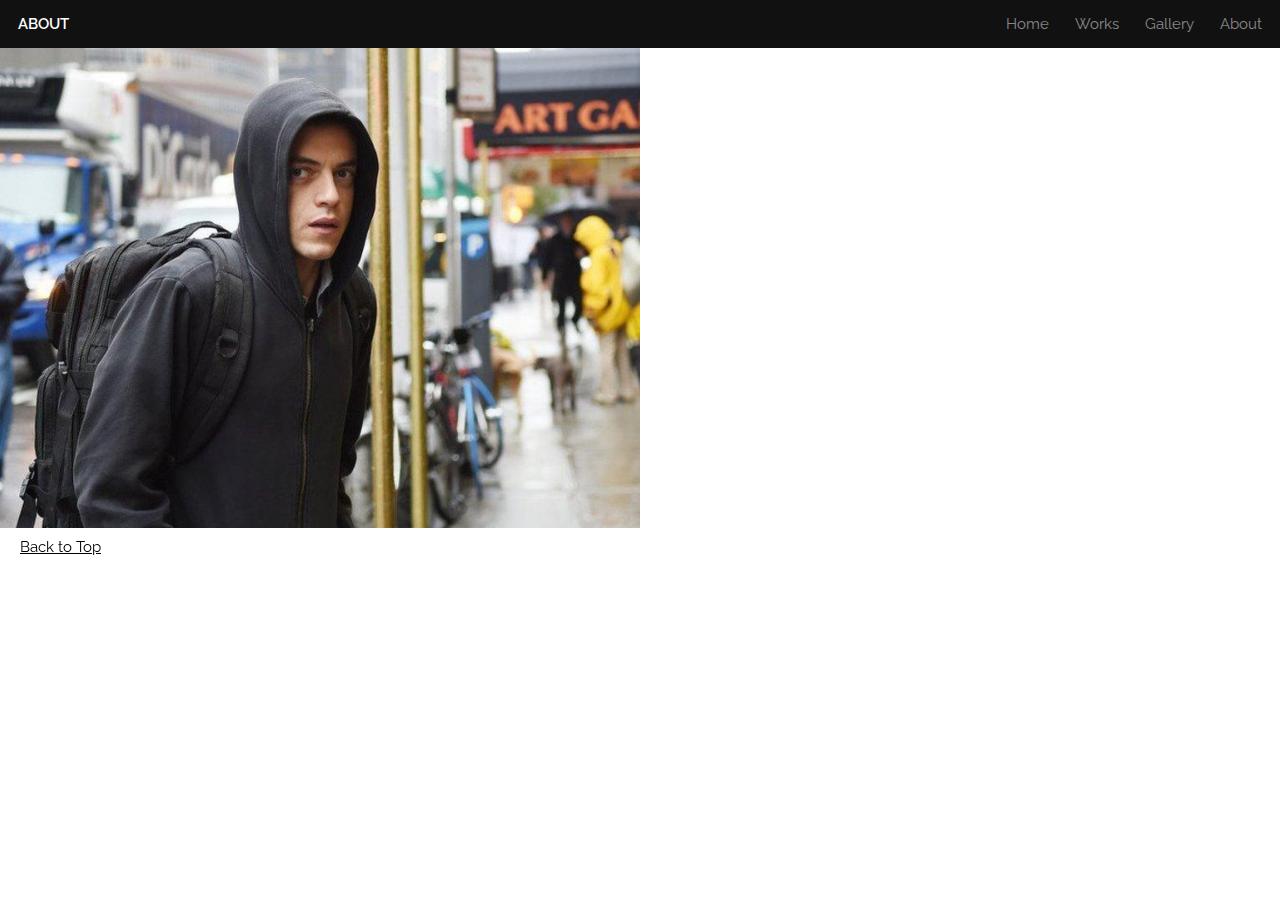
==== commit 590de9a2: "new changes" ====
--- a/about.html
+++ b/about.html
@@ -27,7 +27,7 @@
     </main>
     <footer>
         <section>
-            <p><a href="#">Ugrás a tetejére</a></p>         
+            <p><a style="margin: 20px; color: black" href="#">Back to Top</p>   
             
         </section>
     </footer>
--- a/assets/css/main.css
+++ b/assets/css/main.css
@@ -5,6 +5,9 @@
 	templated.co @templatedco
 	Released for free under the Creative Commons Attribution 3.0 license (templated.co/license)
 */
+
+
+
 /* Basic */
 @-ms-viewport {
   width: device-width; }
@@ -1777,6 +1780,14 @@
     width: 100%; }
     .image.main img {
       width: 100%; }
+
+  .gallery img {
+    margin: 3%;
+    width: 514px;
+    height: 366px;
+    border-radius: 12px;
+    box-shadow: 3px 3px 7px;
+  }
 
 /* Wrapper */
 .wrapper {
@@ -2663,7 +2674,7 @@
 /* Main */
 main {
   display: inline-block;
-  width: 70%;
+  width: 100%;
 }
 aside {
   display: inline-block;
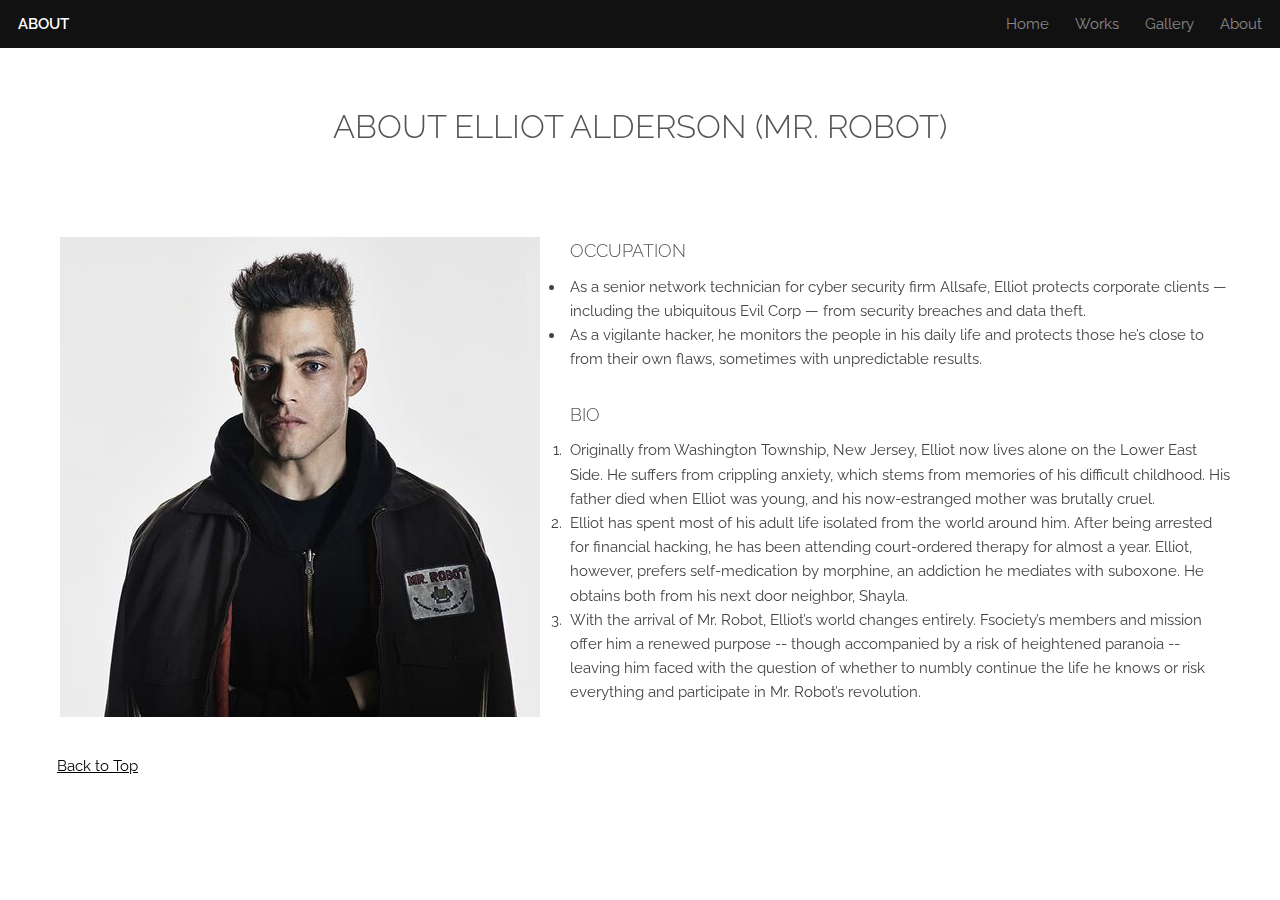
==== commit d4291de8: "responsive gallery&works" ====
--- a/about.html
+++ b/about.html
@@ -21,13 +21,36 @@
     </header>
 
     <main>
-        <section>
-            <img src="images/About.jpg" alt="">
+        <section class="wrapper">
+            <div class="inner">
+                <header class="special">
+                    <h2>About Elliot Alderson (Mr. Robot)</h2>
+                </header>  
+            </div>
+        </section> 
+        <section style="margin: 0px 50px 30px 30px">
+            <p style="float: left; margin: 0px 30px 30px 30px;"><img src="images/About.jpg" alt="" class="responsive"></p>
+            <h3 style="margin-left: 30px; margin-bottom: 10px;">Occupation</h3>   
+            <ul style="margin-left: 30px;">
+                <li>As a senior network technician for cyber security firm Allsafe, Elliot protects corporate clients — including the ubiquitous Evil Corp — from security breaches and data theft. </li>
+                <li>As a vigilante hacker, he monitors the people in his daily life and protects those he’s close to from their own flaws, sometimes with unpredictable results.</li>            
+            </ul>
+            
+
+            <h3 style="margin-left: 30px; margin-bottom: 10px;">Bio</h3>
+            <ol style="margin-left: 30px;">
+                <li>Originally from Washington Township, New Jersey, Elliot now lives alone on the Lower East Side. He suffers from crippling anxiety, which stems from memories of his difficult childhood. 
+                    His father died when Elliot was young, and his now-estranged mother was brutally cruel.</li>
+                <li>Elliot has spent most of his adult life isolated from the world around him. After being arrested for financial hacking, he has been attending court-ordered therapy for almost a year. 
+                    Elliot, however, prefers self-medication by morphine, an addiction he mediates with suboxone. He obtains both from his next door neighbor, Shayla.</li>
+                <li>With the arrival of Mr. Robot, Elliot’s world changes entirely. Fsociety’s members and mission offer him a renewed purpose -- though accompanied by a risk of heightened paranoia -- 
+                    leaving him faced with the question of whether to numbly continue the life he knows or risk everything and participate in Mr. Robot’s revolution.</li>                
+            </ol>
         </section>
     </main>
     <footer>
         <section>
-            <p><a style="margin: 20px; color: black" href="#">Back to Top</p>   
+            <p><a style="margin-left: 57px; color: black" href="#">Back to Top</p>   
             
         </section>
     </footer>
--- a/assets/css/main.css
+++ b/assets/css/main.css
@@ -6,7 +6,10 @@
 	Released for free under the Creative Commons Attribution 3.0 license (templated.co/license)
 */
 
-
+.responsive {
+  max-width: 100%;
+  height: auto;
+}
 
 /* Basic */
 @-ms-viewport {
@@ -1783,8 +1786,8 @@
 
   .gallery img {
     margin: 3%;
-    width: 514px;
-    height: 366px;
+    max-width: 100%;
+    height: auto;
     border-radius: 12px;
     box-shadow: 3px 3px 7px;
   }
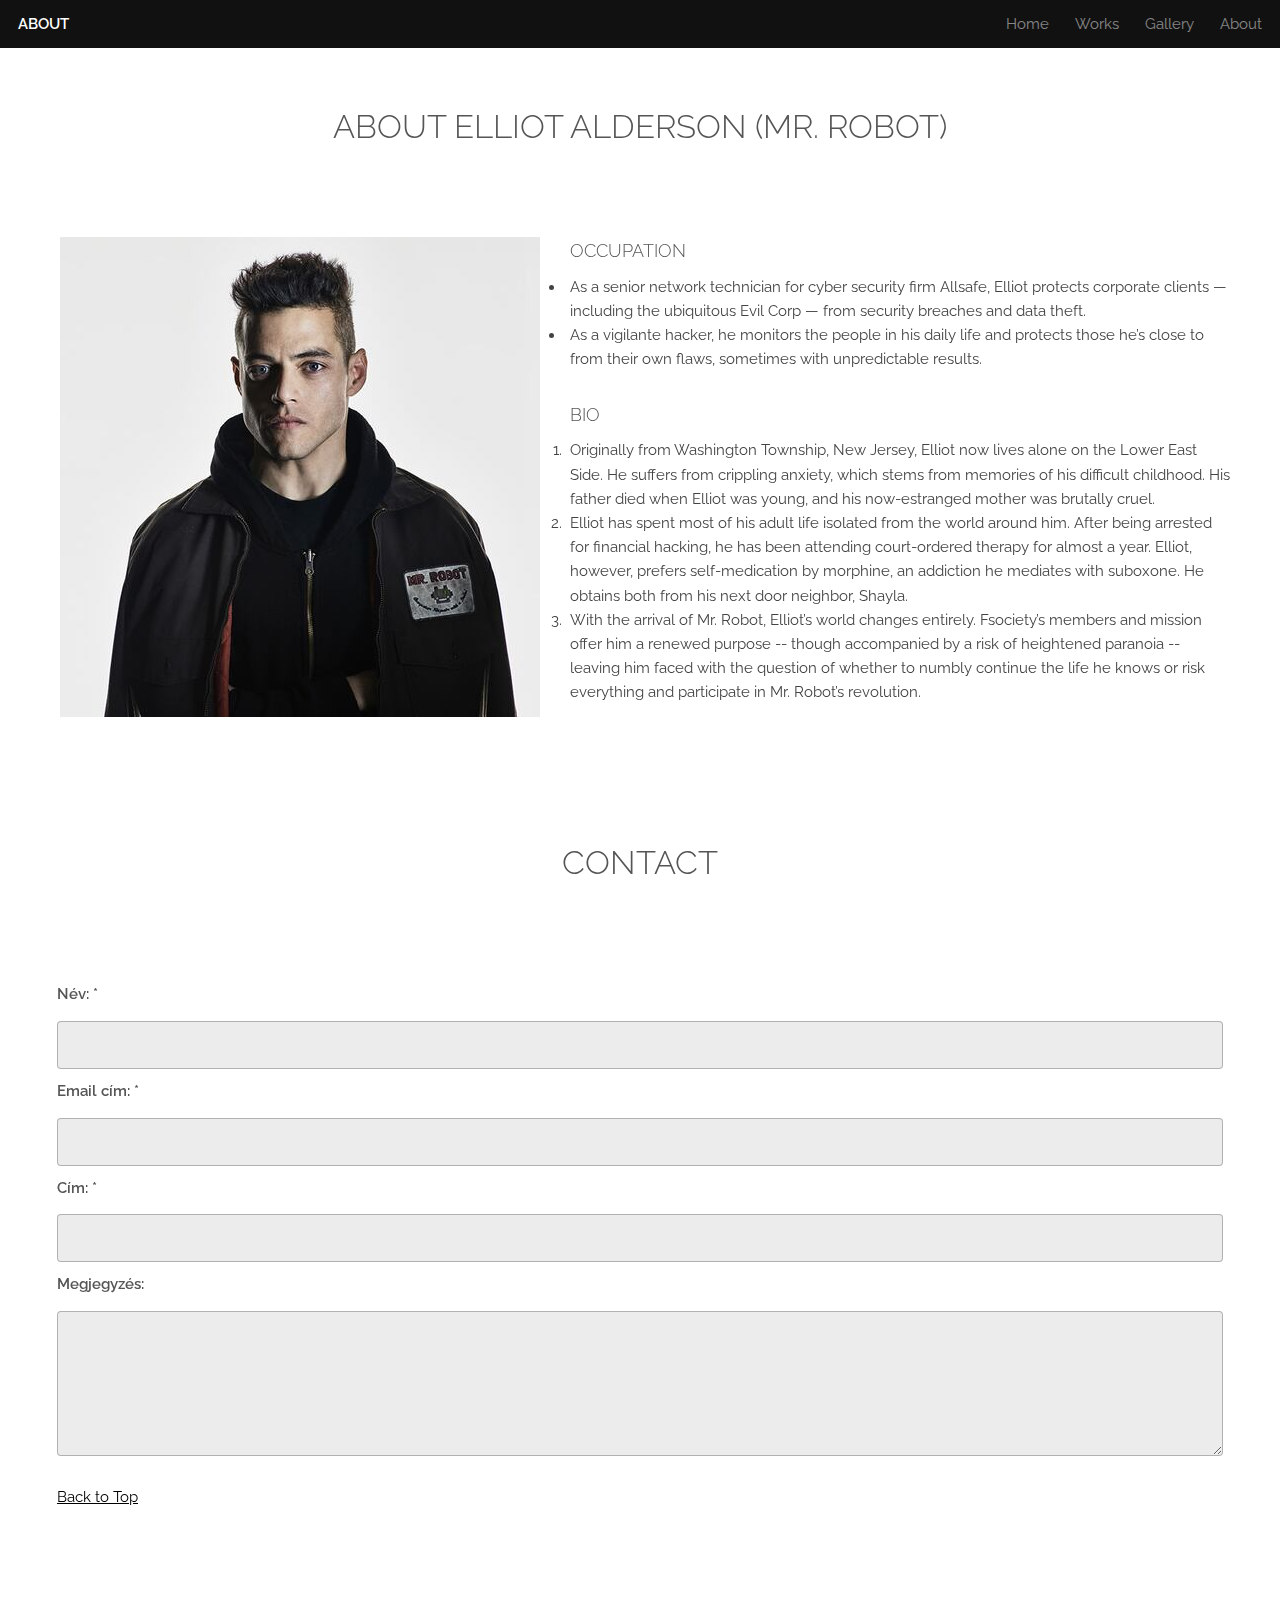
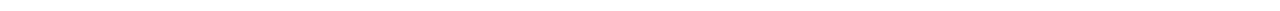
==== commit 95704b3f: "form" ====
--- a/about.html
+++ b/about.html
@@ -29,7 +29,7 @@
             </div>
         </section> 
         <section style="margin: 0px 50px 30px 30px">
-            <p style="float: left; margin: 0px 30px 30px 30px;"><img src="images/About.jpg" alt="" class="responsive"></p>
+            <p style="float: left; margin: 0px 30px 0px 30px;"><img src="images/About.jpg" alt="" class="responsive"></p>
             <h3 style="margin-left: 30px; margin-bottom: 10px;">Occupation</h3>   
             <ul style="margin-left: 30px;">
                 <li>As a senior network technician for cyber security firm Allsafe, Elliot protects corporate clients — including the ubiquitous Evil Corp — from security breaches and data theft. </li>
@@ -47,6 +47,39 @@
                     leaving him faced with the question of whether to numbly continue the life he knows or risk everything and participate in Mr. Robot’s revolution.</li>                
             </ol>
         </section>
+<br><br>
+        <section class="wrapper">
+            <div class="inner">
+                <header class="special">
+                    <h2>Contact</h2>
+                </header>  
+            </div>
+        </section> 
+
+<section style="margin: 0px 57px 10px 57px;">
+<form>
+    <div>
+        <label style="margin-top:10px" for="name">Név: *</label>
+        <input id="name" name="name" type="text" required>
+    </div>
+    <div>
+        <label style="margin-top:10px" for="email">Email cím: *</label>
+        <input id="email" name="email" type="email" required>
+    </div>
+    <div>
+        <label style="margin-top:10px" for="address">Cím: *</label>
+        <input id="address" name="address" type="text" required>
+    </div>
+    <div>
+        <label style="margin-top:10px" for="address">Megjegyzés:</label>
+        <textarea id="comment" name="comment" rows="5"></textarea>
+    </div>
+    
+</form>
+
+</section>
+
+
     </main>
     <footer>
         <section>
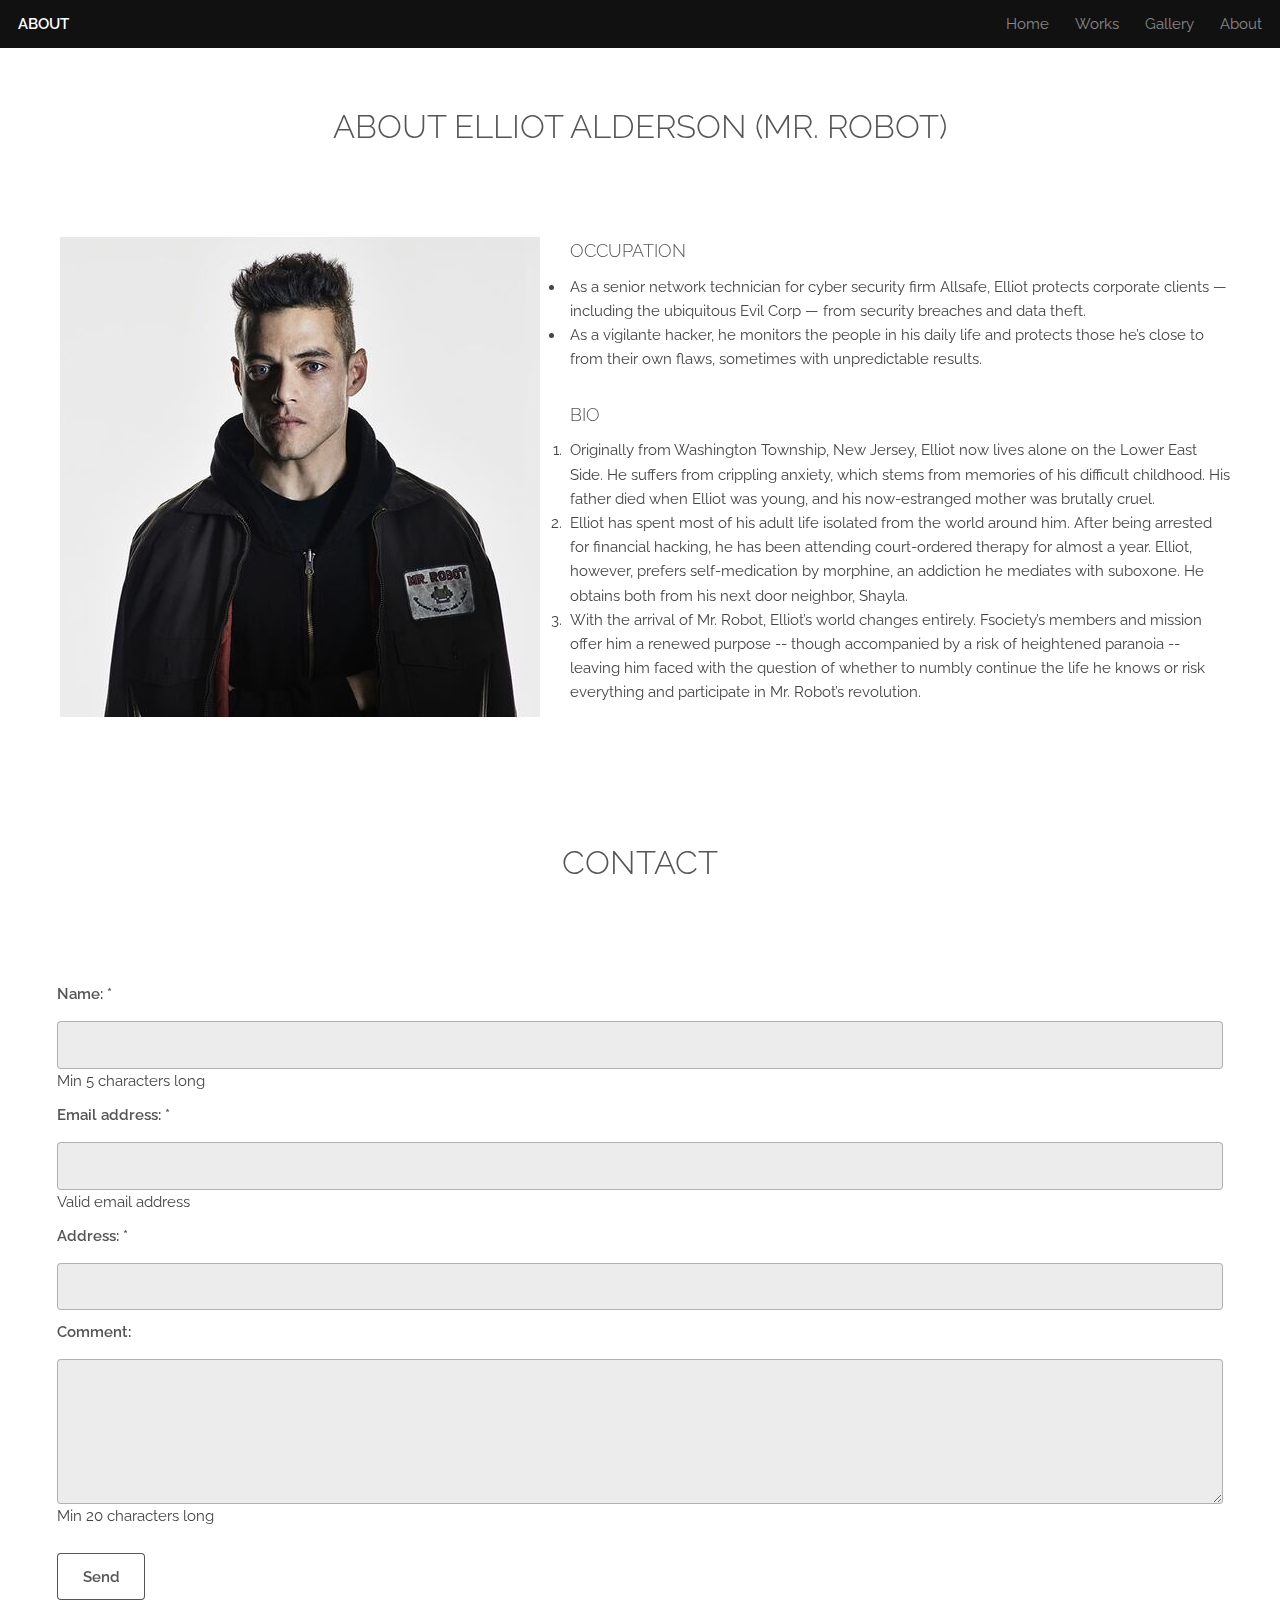
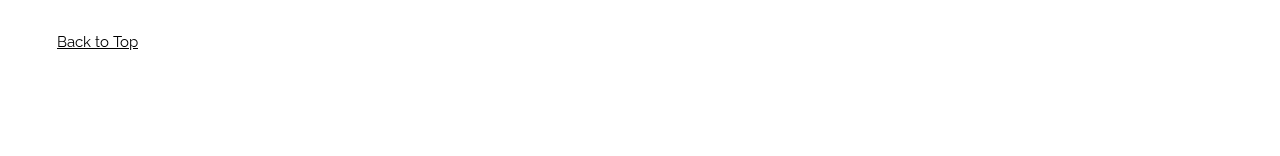
==== commit 40f58a25: "form modified" ====
--- a/about.html
+++ b/about.html
@@ -58,23 +58,31 @@
 
 <section style="margin: 0px 57px 10px 57px;">
 <form>
+    <fieldset>
     <div>
-        <label style="margin-top:10px" for="name">Név: *</label>
+        <label style="margin-top:10px" for="name">Name: *</label>
         <input id="name" name="name" type="text" required>
+        <small>Min 5 characters long</small>
     </div>
     <div>
-        <label style="margin-top:10px" for="email">Email cím: *</label>
+        <label style="margin-top:10px" for="email">Email address: *</label>
         <input id="email" name="email" type="email" required>
+        <small>Valid email address</small>
     </div>
     <div>
-        <label style="margin-top:10px" for="address">Cím: *</label>
+        <label style="margin-top:10px" for="address">Address: *</label>
         <input id="address" name="address" type="text" required>
     </div>
     <div>
-        <label style="margin-top:10px" for="address">Megjegyzés:</label>
+        <label style="margin-top:10px" for="address">Comment:</label>
         <textarea id="comment" name="comment" rows="5"></textarea>
+        <small>Min 20 characters long</small>
     </div>
-    
+    </fieldset>
+    <br>
+    <div>
+        <input type="button" value="Send">
+    </div>
 </form>
 
 </section>
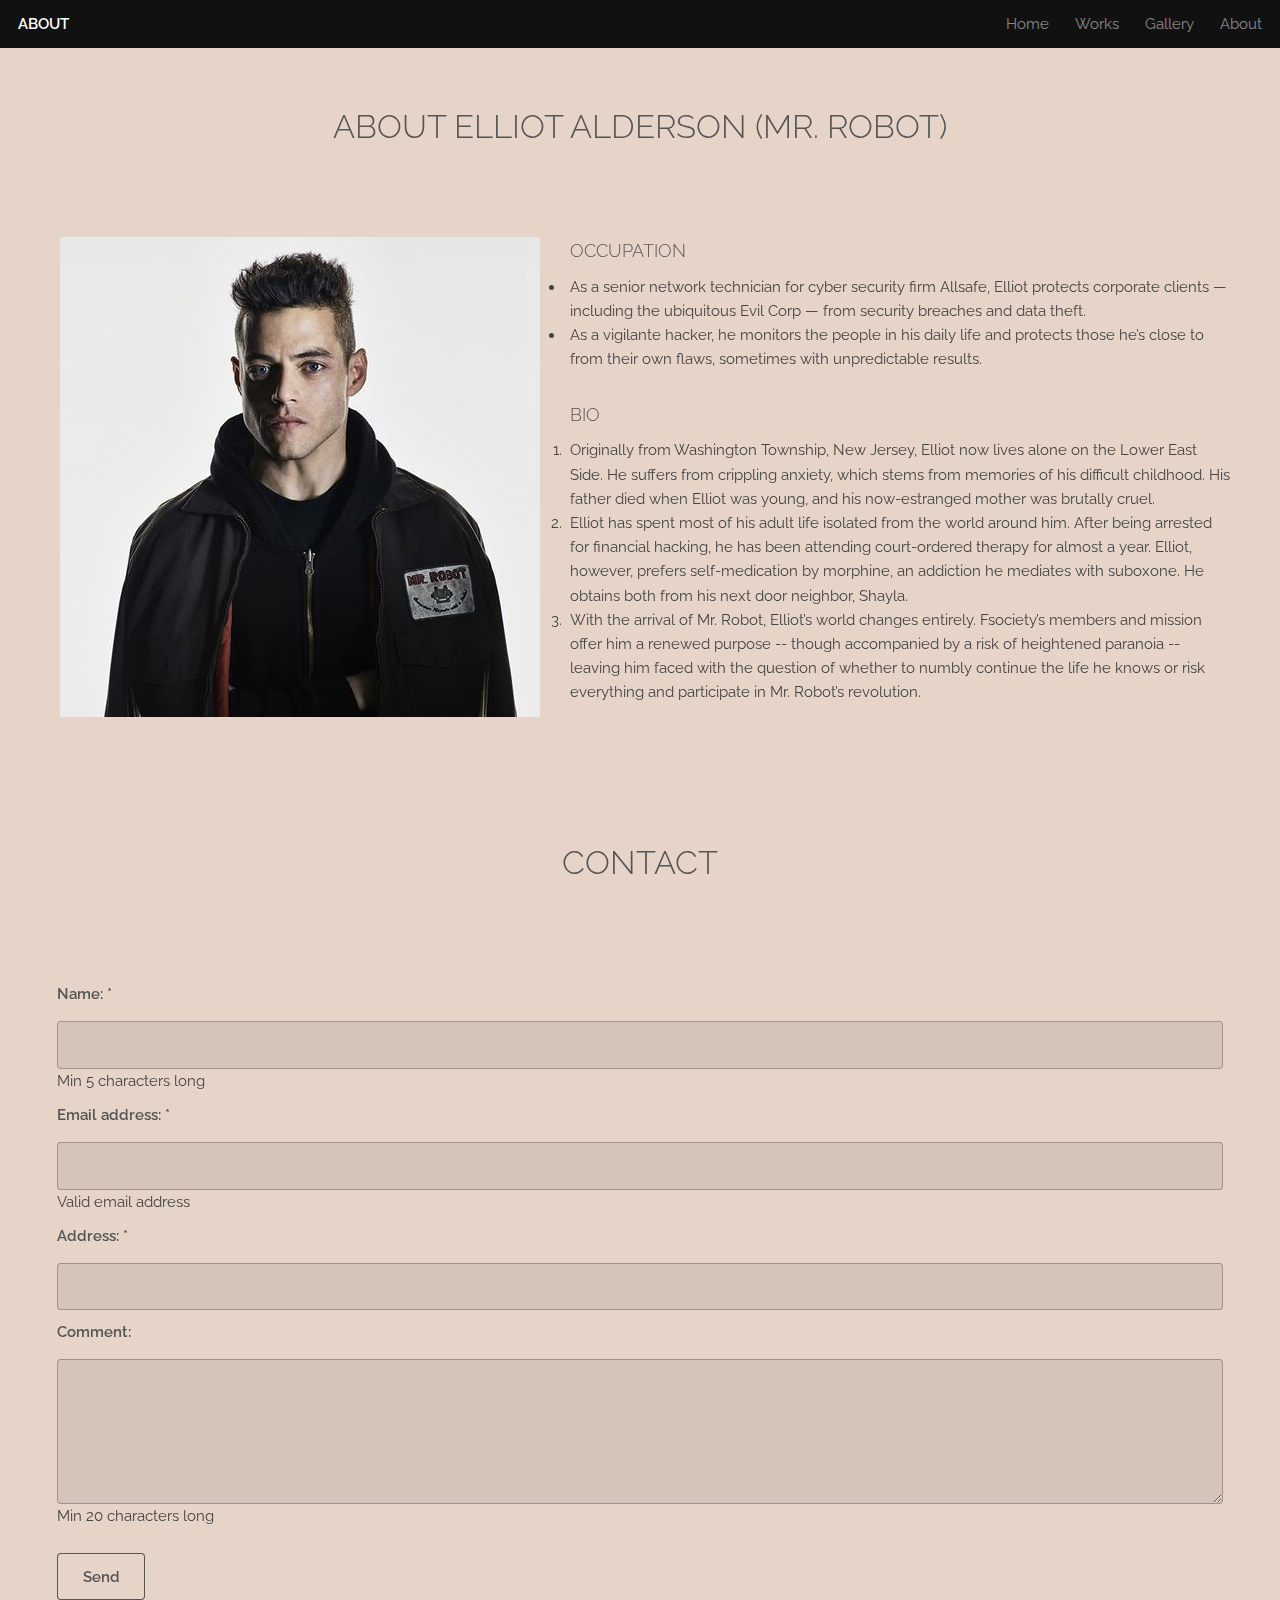
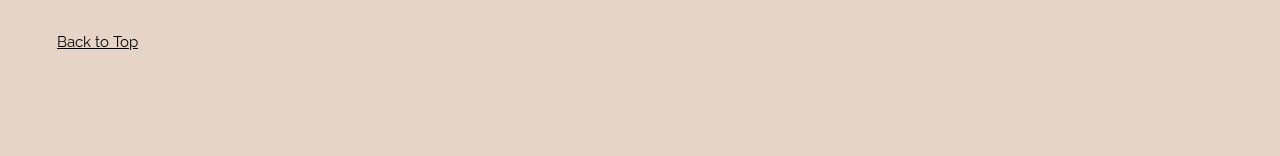
==== commit 5d5930e7: "background color" ====
--- a/about.html
+++ b/about.html
@@ -5,6 +5,11 @@
     <meta name="viewport" content="width=device-width, initial-scale=1.0">
     <title>About</title>
     <link rel="stylesheet" href="/assets/css/main.css">
+    <style>
+        body {
+          background: rgba(175, 112, 76, 0.3);                    
+        }
+    </style>
 </head>
 <body class="is-preload">
     <header id="header">
@@ -17,6 +22,7 @@
             <a href="/gallery.html">Gallery</a>
             <a href="/about.html">About</a>
         </nav>
+        
 
     </header>
 
--- a/assets/css/main.css
+++ b/assets/css/main.css
@@ -10,6 +10,8 @@
   max-width: 100%;
   height: auto;
 }
+
+
 
 /* Basic */
 @-ms-viewport {
@@ -708,7 +710,8 @@
     border-radius: 4px;
     height: 100%;
     padding: 3rem;
-    text-align: center; }
+    text-align: center;
+    opacity: 0.5; }
     .highlights .content .icon {
       font-size: 5rem; }
   .highlights > div > :last-child {
@@ -1807,268 +1810,6 @@
     .wrapper {
       padding: 2rem 0 0.1rem 0 ; } }
 
-/* Banner */
-#banner {
-  -ms-flex-align: center;
-  -ms-flex-pack: center;
-  background-color: #111111;
-  color: rgba(255, 255, 255, 0.5);
-  -moz-align-items: center;
-  -webkit-align-items: center;
-  -ms-align-items: center;
-  align-items: center;
-  display: -moz-flex;
-  display: -webkit-flex;
-  display: -ms-flex;
-  display: flex;
-  -moz-justify-content: center;
-  -webkit-justify-content: center;
-  -ms-justify-content: center;
-  justify-content: center;
-  background-image: url("../../images/banner.jpg");
-  background-position: center;
-  background-repeat: no-repeat;
-  background-size: cover;
-  border-top: 0;
-  display: -ms-flexbox;
-  height: 35rem !important;
-  min-height: 35rem;
-  overflow: hidden;
-  position: relative;
-  text-align: center;
-  width: 100%; }
-  #banner input, #banner select, #banner textarea {
-    color: #ffffff; }
-  #banner a {
-    color: #ce1b28; }
-  #banner strong, #banner b {
-    color: #ffffff; }
-  #banner h1, #banner h2, #banner h3, #banner h4, #banner h5, #banner h6 {
-    color: #ffffff; }
-  #banner blockquote {
-    border-left-color: rgba(255, 255, 255, 0.25); }
-  #banner code {
-    background: rgba(255, 255, 255, 0.075);
-    border-color: rgba(255, 255, 255, 0.25); }
-  #banner hr {
-    border-bottom-color: rgba(255, 255, 255, 0.25); }
-  #banner input[type="submit"],
-  #banner input[type="reset"],
-  #banner input[type="button"],
-  #banner button,
-  #banner .button {
-    background-color: transparent;
-    box-shadow: inset 0 0 0 1px #ffffff;
-    color: #ffffff !important; }
-    #banner input[type="submit"]:hover,
-    #banner input[type="reset"]:hover,
-    #banner input[type="button"]:hover,
-    #banner button:hover,
-    #banner .button:hover {
-      box-shadow: inset 0 0 0 1px #ce1b28;
-      color: #ce1b28 !important; }
-      #banner input[type="submit"]:hover:active,
-      #banner input[type="reset"]:hover:active,
-      #banner input[type="button"]:hover:active,
-      #banner button:hover:active,
-      #banner .button:hover:active {
-        background-color: rgba(206, 27, 40, 0.25); }
-    #banner input[type="submit"].primary,
-    #banner input[type="reset"].primary,
-    #banner input[type="button"].primary,
-    #banner button.primary,
-    #banner .button.primary {
-      box-shadow: none;
-      background-color: #ce1b28;
-      color: #ffffff !important; }
-      #banner input[type="submit"].primary:hover,
-      #banner input[type="reset"].primary:hover,
-      #banner input[type="button"].primary:hover,
-      #banner button.primary:hover,
-      #banner .button.primary:hover {
-        background-color: #e2212f;
-        box-shadow: none; }
-        #banner input[type="submit"].primary:hover:active,
-        #banner input[type="reset"].primary:hover:active,
-        #banner input[type="button"].primary:hover:active,
-        #banner button.primary:hover:active,
-        #banner .button.primary:hover:active {
-          background-color: #b71824; }
-  #banner label {
-    color: #ffffff; }
-  #banner input[type="text"],
-  #banner input[type="password"],
-  #banner input[type="email"],
-  #banner input[type="tel"],
-  #banner input[type="search"],
-  #banner input[type="url"],
-  #banner select,
-  #banner textarea {
-    background-color: rgba(255, 255, 255, 0.075);
-    border-color: rgba(255, 255, 255, 0.25); }
-    #banner input[type="text"]:focus,
-    #banner input[type="password"]:focus,
-    #banner input[type="email"]:focus,
-    #banner input[type="tel"]:focus,
-    #banner input[type="search"]:focus,
-    #banner input[type="url"]:focus,
-    #banner select:focus,
-    #banner textarea:focus {
-      border-color: #ce1b28;
-      box-shadow: 0 0 0 1px #ce1b28; }
-  #banner select {
-    background-image: url("data:image/svg+xml;charset=utf8,%3Csvg xmlns='http://www.w3.org/2000/svg' width='40' height='40' preserveAspectRatio='none' viewBox='0 0 40 40'%3E%3Cpath d='M9.4,12.3l10.4,10.4l10.4-10.4c0.2-0.2,0.5-0.4,0.9-0.4c0.3,0,0.6,0.1,0.9,0.4l3.3,3.3c0.2,0.2,0.4,0.5,0.4,0.9 c0,0.4-0.1,0.6-0.4,0.9L20.7,31.9c-0.2,0.2-0.5,0.4-0.9,0.4c-0.3,0-0.6-0.1-0.9-0.4L4.3,17.3c-0.2-0.2-0.4-0.5-0.4-0.9 c0-0.4,0.1-0.6,0.4-0.9l3.3-3.3c0.2-0.2,0.5-0.4,0.9-0.4S9.1,12.1,9.4,12.3z' fill='rgba(255, 255, 255, 0.25)' /%3E%3C/svg%3E"); }
-    #banner select option {
-      color: rgba(255, 255, 255, 0.5);
-      background-color: #111111; }
-  #banner input[type="checkbox"] + label,
-  #banner input[type="radio"] + label {
-    color: rgba(255, 255, 255, 0.5); }
-    #banner input[type="checkbox"] + label:before,
-    #banner input[type="radio"] + label:before {
-      background: rgba(255, 255, 255, 0.075);
-      border-color: rgba(255, 255, 255, 0.25); }
-  #banner input[type="checkbox"]:checked + label:before,
-  #banner input[type="radio"]:checked + label:before {
-    background-color: #ce1b28;
-    border-color: #ce1b28;
-    color: #ffffff; }
-  #banner input[type="checkbox"]:focus + label:before,
-  #banner input[type="radio"]:focus + label:before {
-    border-color: #ce1b28;
-    box-shadow: 0 0 0 1px #ce1b28; }
-  #banner ::-webkit-input-placeholder {
-    color: rgba(255, 255, 255, 0.4) !important; }
-  #banner :-moz-placeholder {
-    color: rgba(255, 255, 255, 0.4) !important; }
-  #banner ::-moz-placeholder {
-    color: rgba(255, 255, 255, 0.4) !important; }
-  #banner :-ms-input-placeholder {
-    color: rgba(255, 255, 255, 0.4) !important; }
-  #banner ul.alt li {
-    border-top-color: rgba(255, 255, 255, 0.25); }
-  #banner table tbody tr {
-    border-color: rgba(255, 255, 255, 0.25); }
-    #banner table tbody tr:nth-child(2n + 1) {
-      background-color: rgba(255, 255, 255, 0.075); }
-  #banner table th {
-    color: #ffffff; }
-  #banner table thead {
-    border-bottom-color: rgba(255, 255, 255, 0.25); }
-  #banner table tfoot {
-    border-top-color: rgba(255, 255, 255, 0.25); }
-  #banner table.alt tbody tr td {
-    border-color: rgba(255, 255, 255, 0.25); }
-  #banner .highlights .content {
-    background: #111111;
-    box-shadow: 0px 0px 4px 1px rgba(255, 255, 255, 0.025); }
-  #banner .testimonials .content {
-    background: #111111;
-    box-shadow: 0px 0px 4px 1px rgba(255, 255, 255, 0.025); }
-    #banner .testimonials .content .credit strong {
-      color: #ce1b28; }
-  #banner > .inner {
-    -moz-transform: scale(1.0);
-    -webkit-transform: scale(1.0);
-    -ms-transform: scale(1.0);
-    transform: scale(1.0);
-    -moz-transition: opacity 1s ease, -moz-transform 1s ease;
-    -webkit-transition: opacity 1s ease, -webkit-transform 1s ease;
-    -ms-transition: opacity 1s ease, -ms-transform 1s ease;
-    transition: opacity 1s ease, transform 1s ease;
-    opacity: 1;
-    position: relative;
-    z-index: 3; }
-    #banner > .inner > :last-child {
-      margin-bottom: 0; }
-  #banner h1 {
-    font-size: 4rem;
-    margin-bottom: 1rem; }
-  #banner p {
-    font-size: 1.5rem; }
-  #banner a {
-    color: rgba(255, 255, 255, 0.5);
-    text-decoration: none; }
-    #banner a:hover {
-      color: #ffffff; }
-  #banner video {
-    -moz-transform: translateX(50%) translateY(50%);
-    -webkit-transform: translateX(50%) translateY(50%);
-    -ms-transform: translateX(50%) translateY(50%);
-    transform: translateX(50%) translateY(50%);
-    bottom: 50%;
-    height: auto;
-    min-height: 100%;
-    min-width: 100%;
-    overflow: hidden;
-    position: absolute;
-    right: 50%;
-    width: auto; }
-  #banner:before {
-    -moz-transition: opacity 3s ease;
-    -webkit-transition: opacity 3s ease;
-    -ms-transition: opacity 3s ease;
-    transition: opacity 3s ease;
-    -moz-transition-delay: 1.25s;
-    -webkit-transition-delay: 1.25s;
-    -ms-transition-delay: 1.25s;
-    transition-delay: 1.25s;
-    background: #111111;
-    content: '';
-    display: block;
-    height: 100%;
-    left: 0;
-    opacity: 0.45;
-    position: absolute;
-    top: 0;
-    width: 100%;
-    z-index: 1; }
-  #banner:after {
-    background: linear-gradient(135deg, #ce1b28 0%, #111111 74%);
-    content: ' ';
-    display: block;
-    height: 100%;
-    left: 0;
-    opacity: 0.6;
-    position: absolute;
-    top: 0;
-    webkit-linear-gradientidth: 100%;
-    width: 100%;
-    z-index: 1; }
-  #banner.small {
-    height: 30vh !important;
-    min-height: 30vh; }
-  @media screen and (max-width: 1280px) {
-    #banner video {
-      display: none; } }
-  @media screen and (max-width: 736px) {
-    #banner {
-      height: auto !important;
-      min-height: 0;
-      padding: 4rem 2rem 4rem 2rem; }
-      #banner .inner {
-        width: 100%; }
-      #banner h1 {
-        font-size: 1.75rem;
-        margin-bottom: 0.5rem;
-        padding-bottom: 0; }
-      #banner p {
-        font-size: 1.25rem; }
-      #banner br {
-        display: none; }
-      #banner .button {
-        width: 100%; } }
-  @media screen and (max-width: 480px) {
-    #banner p {
-      font-size: 1rem; } }
-  body.is-preload #banner .inner {
-    -moz-transform: scale(0.99);
-    -webkit-transform: scale(0.99);
-    -ms-transform: scale(0.99);
-    transform: scale(0.99);
-    opacity: 0; }
-  body.is-preload #banner:before {
-    opacity: 1; }
 
 /* CTA */
 #cta {
